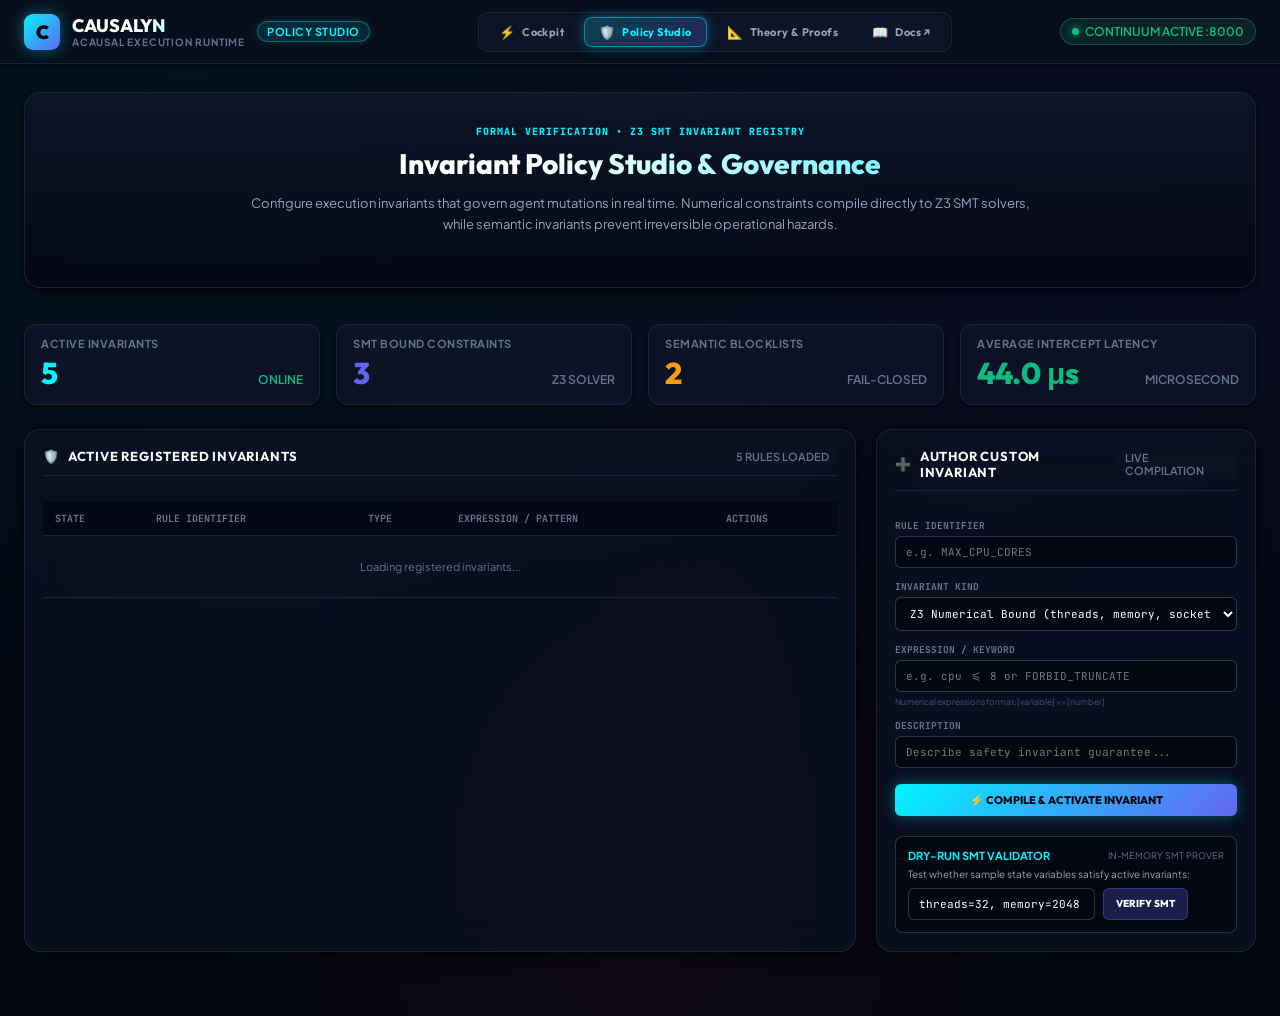
==== web/invariants.html @ c4d19708 "feat(ux): selectively decouple theory proofs and policy studio into dedicated pages while keeping li" ====
<!DOCTYPE html>
<html lang="en">
<head>
    <meta charset="UTF-8">
    <meta name="viewport" content="width=device-width, initial-scale=1.0">
    <title>Causalyn | Invariant Policy Studio</title>
    <link rel="stylesheet" href="css/glassmorphism.css?v=3.4.0">
</head>
<body class="page-scrollable">

    <div class="app-container page-container">
        
        <!-- Persistent Top Navigation Bar -->
        <header class="top-deck">
            <div class="brand-section">
                <a href="/" style="text-decoration: none; display: flex; align-items: center; gap: 12px;">
                    <div class="brand-logo">C</div>
                    <div>
                        <h1 class="brand-title" style="margin: 0; font-size: 18px; line-height: 1.2;">CAUSALYN</h1>
                        <div style="font-size: 10px; font-weight: 700; color: var(--text-muted); letter-spacing: 0.8px;">ACAUSAL EXECUTION RUNTIME</div>
                    </div>
                </a>
                <span class="brand-badge">POLICY STUDIO</span>
            </div>

            <!-- Global Navigation Links -->
            <nav class="top-nav-links">
                <a href="/" class="nav-item">
                    <span class="nav-icon">⚡</span> Cockpit
                </a>
                <a href="/invariants" class="nav-item active">
                    <span class="nav-icon">🛡️</span> Policy Studio
                </a>
                <a href="/proofs" class="nav-item">
                    <span class="nav-icon">📐</span> Theory &amp; Proofs
                </a>
                <a href="https://github.com/vaishak-v-nair/Causalyn" target="_blank" class="nav-item">
                    <span class="nav-icon">📖</span> Docs ↗
                </a>
            </nav>

            <!-- Kernel Status Indicator -->
            <div class="system-status">
                <div class="status-badge">
                    <div class="status-dot"></div>
                    <span>CONTINUUM ACTIVE :8000</span>
                </div>
            </div>
        </header>

        <!-- Main Invariant Governance Workspace -->
        <main class="invariants-main-content">
            
            <!-- Hero Header Section -->
            <div class="proofs-hero">
                <div class="proofs-hero-tag">FORMAL VERIFICATION &bull; Z3 SMT INVARIANT REGISTRY</div>
                <h2 class="proofs-hero-title">Invariant Policy Studio &amp; Governance</h2>
                <p class="proofs-hero-desc">
                    Configure execution invariants that govern agent mutations in real time. Numerical constraints compile directly to Z3 SMT solvers, while semantic invariants prevent irreversible operational hazards.
                </p>
            </div>

            <!-- Policy Summary KPI Bar -->
            <div class="policy-kpi-bar">
                <div class="metric-card">
                    <span class="metric-label">ACTIVE INVARIANTS</span>
                    <div class="metric-value-row">
                        <div class="metric-value" id="kpi-total-rules" style="color: var(--cyan-accent);">5</div>
                        <div class="metric-sub" style="color: var(--safe-emerald);">ONLINE</div>
                    </div>
                </div>
                <div class="metric-card">
                    <span class="metric-label">SMT BOUND CONSTRAINTS</span>
                    <div class="metric-value-row">
                        <div class="metric-value" style="color: var(--indigo-primary);">3</div>
                        <div class="metric-sub">Z3 SOLVER</div>
                    </div>
                </div>
                <div class="metric-card">
                    <span class="metric-label">SEMANTIC BLOCKLISTS</span>
                    <div class="metric-value-row">
                        <div class="metric-value" style="color: var(--amber-warn);">2</div>
                        <div class="metric-sub">FAIL-CLOSED</div>
                    </div>
                </div>
                <div class="metric-card">
                    <span class="metric-label">AVERAGE INTERCEPT LATENCY</span>
                    <div class="metric-value-row">
                        <div class="metric-value" style="color: var(--safe-emerald);">44.0 &mu;s</div>
                        <div class="metric-sub">MICROSECOND</div>
                    </div>
                </div>
            </div>

            <!-- Two-Column Policy Workspace -->
            <div class="policy-workspace-grid">
                
                <!-- Left Column: Full Invariant Registry Table -->
                <section class="panel policy-table-panel">
                    <div class="panel-header">
                        <div class="panel-title">
                            <span class="panel-title-icon">🛡️</span> Active Registered Invariants
                        </div>
                        <span class="panel-tag" id="policy-count-tag">5 RULES LOADED</span>
                    </div>

                    <div class="policy-table-container">
                        <table class="policy-table" id="policy-table">
                            <thead>
                                <tr>
                                    <th>STATE</th>
                                    <th>RULE IDENTIFIER</th>
                                    <th>TYPE</th>
                                    <th>EXPRESSION / PATTERN</th>
                                    <th>ACTIONS</th>
                                </tr>
                            </thead>
                            <tbody id="policy-table-body">
                                <tr>
                                    <td colspan="5" style="text-align: center; color: var(--text-muted); padding: 24px;">Loading registered invariants...</td>
                                </tr>
                            </tbody>
                        </table>
                    </div>
                </section>

                <!-- Right Column: Rule Authoring Studio & Dry-Run Tester -->
                <aside class="panel policy-studio-panel">
                    
                    <div class="panel-header">
                        <div class="panel-title">
                            <span class="panel-title-icon">➕</span> Author Custom Invariant
                        </div>
                        <span class="panel-tag">LIVE COMPILATION</span>
                    </div>

                    <form id="author-invariant-form" class="author-rule-form">
                        <div class="form-group">
                            <label class="form-label" for="rule-name">RULE IDENTIFIER</label>
                            <input type="text" id="rule-name" class="form-control" placeholder="e.g. MAX_CPU_CORES" required autocomplete="off">
                        </div>

                        <div class="form-group">
                            <label class="form-label" for="rule-type">INVARIANT KIND</label>
                            <select id="rule-type" class="form-control">
                                <option value="numerical">Z3 Numerical Bound (threads, memory, sockets, cpu)</option>
                                <option value="semantic">Semantic Blocklist Pattern (destructive keywords)</option>
                            </select>
                        </div>

                        <div class="form-group">
                            <label class="form-label" for="rule-expr">EXPRESSION / KEYWORD</label>
                            <input type="text" id="rule-expr" class="form-control" placeholder="e.g. cpu <= 8 or FORBID_TRUNCATE" required autocomplete="off">
                            <span class="form-hint">Numerical expressions format: [variable] &lt;= [number]</span>
                        </div>

                        <div class="form-group">
                            <label class="form-label" for="rule-desc">DESCRIPTION</label>
                            <input type="text" id="rule-desc" class="form-control" placeholder="Describe safety invariant guarantee..." autocomplete="off">
                        </div>

                        <button type="submit" class="btn-compile-rule" id="btn-compile-rule">
                            <span>⚡</span> COMPILE &amp; ACTIVATE INVARIANT
                        </button>
                    </form>

                    <div id="rule-status-banner" class="rule-status-banner" style="display: none;"></div>

                    <!-- Dry-Run Tester Card -->
                    <div class="policy-tester-box">
                        <div class="tester-header">
                            <span style="font-weight: 700; font-size: 11px; color: var(--cyan-accent);">DRY-RUN SMT VALIDATOR</span>
                            <span style="font-size: 9px; color: var(--text-muted);">IN-MEMORY SMT PROVER</span>
                        </div>
                        <div style="font-size: 10px; color: var(--text-secondary); margin-bottom: 8px;">
                            Test whether sample state variables satisfy active invariants:
                        </div>
                        <div class="tester-input-row">
                            <input type="text" id="tester-input" class="form-control" value="threads=32, memory=2048" style="font-size: 11px;">
                            <button class="btn-dryrun" id="btn-dryrun">VERIFY SMT</button>
                        </div>
                        <div id="tester-result" class="tester-result-box" style="display: none;"></div>
                    </div>

                </aside>

            </div>

        </main>
    </div>

    <!-- Policy Studio Controller Script -->
    <script type="module">
        async function loadInvariants() {
            try {
                const res = await fetch("http://127.0.0.1:8000/api/v1/invariants");
                const data = await res.json();
                renderTable(data.invariants || []);
            } catch (err) {
                console.error("Failed to load invariants", err);
            }
        }

        function renderTable(invariants) {
            const tbody = document.getElementById('policy-table-body');
            const countTag = document.getElementById('policy-count-tag');
            const kpiTotal = document.getElementById('kpi-total-rules');

            if (countTag) countTag.textContent = `${invariants.length} RULES LOADED`;
            if (kpiTotal) kpiTotal.textContent = invariants.length;
            if (!tbody) return;

            tbody.innerHTML = '';

            invariants.forEach(inv => {
                const tr = document.createElement('tr');
                tr.className = inv.enabled ? '' : 'row-disabled';

                const isBuiltin = inv.builtin === true || ['inv_threads', 'inv_memory', 'inv_sockets', 'inv_forbid_db_drop', 'inv_forbid_secrets', 'inv_allowed_paths'].includes(inv.id);
                const kind = (inv.kind || inv.type || 'numerical').toLowerCase();

                let exprDisplay = inv.expression;
                if (!exprDisplay) {
                    if (inv.target_var) {
                        exprDisplay = `${inv.target_var} ${inv.operator || '<='} ${inv.threshold}`;
                    } else if (inv.pattern) {
                        exprDisplay = inv.pattern;
                    } else if (inv.allowed_prefixes) {
                        exprDisplay = `prefixes: [${inv.allowed_prefixes.join(', ')}]`;
                    } else {
                        exprDisplay = inv.description || '-';
                    }
                }

                tr.innerHTML = `
                    <td>
                        <label class="inv-toggle" title="Toggle active status">
                            <input type="checkbox" ${inv.enabled ? 'checked' : ''} data-id="${inv.id}">
                            <span class="inv-slider"></span>
                        </label>
                    </td>
                    <td>
                        <strong style="color: var(--text-primary); font-family: 'JetBrains Mono';">${inv.name || inv.id}</strong>
                        <div style="font-size: 9px; color: var(--text-muted);">${inv.description || ''}</div>
                    </td>
                    <td>
                        <span class="inv-badge ${kind}">${kind.toUpperCase()}</span>
                    </td>
                    <td style="font-family: 'JetBrains Mono'; color: var(--cyan-accent); word-break: break-all;">
                        ${exprDisplay}
                    </td>
                    <td>
                        ${!isBuiltin ? `<button class="btn-del-rule" data-id="${inv.id}">DELETE</button>` : `<span style="font-size: 10px; color: var(--text-muted);">BUILTIN</span>`}
                    </td>
                `;

                // Toggle Switch listener
                const checkbox = tr.querySelector('input[type="checkbox"]');
                if (checkbox) {
                    checkbox.addEventListener('change', async () => {
                        await fetch(`http://127.0.0.1:8000/api/v1/invariants/${encodeURIComponent(inv.id)}/toggle`, { method: "PATCH" });
                        loadInvariants();
                    });
                }

                // Delete Button listener
                const delBtn = tr.querySelector('.btn-del-rule');
                if (delBtn) {
                    delBtn.addEventListener('click', async () => {
                        if (confirm(`Delete custom rule '${inv.name}'?`)) {
                            await fetch(`http://127.0.0.1:8000/api/v1/invariants/${encodeURIComponent(inv.id)}`, { method: "DELETE" });
                            loadInvariants();
                        }
                    });
                }

                tbody.appendChild(tr);
            });
        }

        // Author Rule Form Submit
        document.getElementById('author-invariant-form').addEventListener('submit', async (e) => {
            e.preventDefault();
            const name = document.getElementById('rule-name').value.trim();
            const type = document.getElementById('rule-type').value;
            const expr = document.getElementById('rule-expr').value.trim();
            const desc = document.getElementById('rule-desc').value.trim();
            const banner = document.getElementById('rule-status-banner');

            if (!name || !expr) return;

            const invId = 'inv_' + name.toLowerCase().replace(/[^a-z0-9_]/g, '_');
            const payload = {
                id: invId,
                name: name,
                kind: type,
                type: type,
                expression: expr,
                description: desc || `Custom ${type} invariant: ${expr}`
            };

            try {
                const res = await fetch("http://127.0.0.1:8000/api/v1/invariants", {
                    method: "POST",
                    headers: { "Content-Type": "application/json" },
                    body: JSON.stringify(payload)
                });
                const data = await res.json();
                
                banner.style.display = 'block';
                banner.className = 'rule-status-banner success';
                banner.textContent = `✓ Invariant '${name}' compiled and activated in Z3 SMT solver.`;
                
                document.getElementById('author-invariant-form').reset();
                loadInvariants();

                setTimeout(() => {
                    banner.style.display = 'none';
                }, 4000);
            } catch (err) {
                banner.style.display = 'block';
                banner.className = 'rule-status-banner error';
                banner.textContent = `Error compiling invariant: ${err.message}`;
            }
        });

        // Dry Run Tester
        document.getElementById('btn-dryrun').addEventListener('click', () => {
            const raw = document.getElementById('tester-input').value;
            const resultBox = document.getElementById('tester-result');
            resultBox.style.display = 'block';

            const hasThreadsExceed = raw.includes('threads=32') || raw.includes('threads=64');
            const hasMemoryExceed = raw.includes('memory=2048') || raw.includes('memory=4096');

            if (hasThreadsExceed || hasMemoryExceed) {
                resultBox.className = 'tester-result-box violation';
                resultBox.innerHTML = `
                    <strong>SMT UNSAT &bull; VIOLATION DETECTED</strong>
                    <div>Calculated Paradox Curvature: &kappa; = 1.00</div>
                    <div>CEGIS Action: Auto-patch parameter to compliant upper bound.</div>
                `;
            } else {
                resultBox.className = 'tester-result-box verified';
                resultBox.innerHTML = `
                    <strong>SMT SAT &bull; INVARIANTS SATISFIED</strong>
                    <div>Calculated Paradox Curvature: &kappa; = 0.00</div>
                    <div>Vaishak Operator: State approved for atomic host commit.</div>
                `;
            }
        });

        loadInvariants();
    </script>

</body>
</html>
---- web/css/glassmorphism.css ----
@import url('https://fonts.googleapis.com/css2?family=Outfit:wght@400;500;600;700;800&family=Plus+Jakarta+Sans:wght@400;500;600;700;800&family=JetBrains+Mono:wght@400;500;600;700&display=swap');

:root {
  /* Cyber-Industrial High-Contrast Palette */
  --bg-base: #030712;
  --bg-secondary: #0A1120;
  --panel-bg: rgba(10, 17, 34, 0.82);
  --panel-card: rgba(13, 21, 41, 0.9);
  --panel-border: rgba(30, 41, 59, 0.8);
  --panel-border-focus: rgba(0, 243, 255, 0.6);
  
  /* Text colors */
  --text-primary: #F8FAFC;
  --text-secondary: #94A3B8;
  --text-muted: #64748B;
  --text-faint: #475569;

  /* Cyber-Industrial Accents */
  --cyan-accent: #00F3FF;
  --cyan-light: rgba(0, 243, 255, 0.12);
  --cyan-border: rgba(0, 243, 255, 0.35);
  --cyan-glow: rgba(0, 243, 255, 0.45);
  
  --indigo-primary: #6366F1;
  --indigo-light: rgba(99, 102, 241, 0.15);
  --indigo-border: rgba(99, 102, 241, 0.35);
  
  /* Semantic Status */
  --safe-emerald: #10B981;
  --safe-bg: rgba(16, 185, 129, 0.12);
  --safe-border: rgba(16, 185, 129, 0.35);
  
  --paradox-crimson: #FF1E44;
  --paradox-bg: rgba(255, 30, 68, 0.15);
  --paradox-border: rgba(255, 30, 68, 0.45);
  --paradox-glow: rgba(255, 30, 68, 0.6);

  --amber-warn: #F59E0B;
  --amber-bg: rgba(245, 158, 11, 0.12);
  
  /* Shadows */
  --shadow-sm: 0 1px 3px rgba(0, 0, 0, 0.4), 0 1px 2px rgba(0, 0, 0, 0.3);
  --shadow-md: 0 4px 20px -2px rgba(0, 0, 0, 0.6), 0 2px 6px -1px rgba(0, 0, 0, 0.4);
  --shadow-lg: 0 15px 35px -5px rgba(0, 0, 0, 0.8), 0 5px 15px -3px rgba(0, 243, 255, 0.15);
}

* {
  box-sizing: border-box;
  margin: 0;
  padding: 0;
}

body {
  background: var(--bg-base);
  background-image: 
    radial-gradient(at 15% 15%, rgba(0, 243, 255, 0.06) 0px, transparent 50%),
    radial-gradient(at 85% 20%, rgba(99, 102, 241, 0.08) 0px, transparent 50%),
    radial-gradient(at 50% 85%, rgba(255, 30, 68, 0.05) 0px, transparent 50%);
  color: var(--text-primary);
  font-family: 'Plus Jakarta Sans', -apple-system, BlinkMacSystemFont, sans-serif;
  overflow: hidden;
  height: 100vh;
  width: 100vw;
  display: flex;
  flex-direction: column;
}

/* Three.js Background Canvas */
#manifold-canvas {
  position: absolute;
  top: 0;
  left: 0;
  width: 100vw;
  height: 100vh;
  z-index: 1;
  pointer-events: auto;
}

/* Master Layout */
.app-container {
  position: relative;
  z-index: 10;
  display: flex;
  flex-direction: column;
  height: 100vh;
  pointer-events: none;
}

/* Interactive elements */
.interactive {
  pointer-events: auto;
}

/* Top Navigation & Status Deck */
.top-deck {
  height: 64px;
  background: rgba(8, 14, 28, 0.88);
  backdrop-filter: blur(24px);
  -webkit-backdrop-filter: blur(24px);
  border-bottom: 1px solid var(--panel-border);
  display: flex;
  align-items: center;
  justify-content: space-between;
  padding: 0 24px;
  box-shadow: var(--shadow-sm);
  pointer-events: auto;
}

.brand-section {
  display: flex;
  align-items: center;
  gap: 12px;
}

.brand-logo {
  width: 36px;
  height: 36px;
  background: linear-gradient(135deg, #00F3FF, #6366F1);
  border-radius: 9px;
  display: flex;
  align-items: center;
  justify-content: center;
  color: #030712;
  font-family: 'Outfit', sans-serif;
  font-weight: 900;
  font-size: 19px;
  box-shadow: 0 0 16px rgba(0, 243, 255, 0.4);
}

.brand-title {
  font-family: 'Outfit', sans-serif;
  font-weight: 800;
  font-size: 18px;
  letter-spacing: -0.3px;
  background: linear-gradient(135deg, #FFFFFF 40%, #00F3FF);
  -webkit-background-clip: text;
  -webkit-text-fill-color: transparent;
}

.brand-badge {
  font-size: 11px;
  font-weight: 700;
  padding: 3px 9px;
  background: var(--cyan-light);
  color: var(--cyan-accent);
  border: 1px solid var(--cyan-border);
  border-radius: 20px;
  text-transform: uppercase;
  letter-spacing: 0.5px;
  box-shadow: 0 0 10px rgba(0, 243, 255, 0.15);
}

/* Global Website Navigation Links */
.top-nav-links {
  display: flex;
  align-items: center;
  gap: 6px;
  background: rgba(3, 7, 18, 0.65);
  padding: 4px 6px;
  border-radius: 12px;
  border: 1px solid rgba(51, 65, 85, 0.7);
  box-shadow: inset 0 1px 2px rgba(0, 0, 0, 0.5);
}

.top-nav-links .nav-item {
  display: flex;
  align-items: center;
  gap: 7px;
  padding: 6px 14px;
  border-radius: 8px;
  font-family: 'Outfit', sans-serif;
  font-size: 11px;
  font-weight: 700;
  letter-spacing: 0.4px;
  color: var(--text-secondary);
  text-decoration: none;
  transition: all 0.2s cubic-bezier(0.4, 0, 0.2, 1);
  white-space: nowrap;
}

.top-nav-links .nav-item:hover {
  color: #FFFFFF;
  background: rgba(255, 255, 255, 0.08);
}

.top-nav-links .nav-item.active {
  background: linear-gradient(135deg, rgba(0, 243, 255, 0.2), rgba(99, 102, 241, 0.25));
  color: #00F3FF;
  border: 1px solid rgba(0, 243, 255, 0.45);
  box-shadow: 0 0 14px rgba(0, 243, 255, 0.3);
}

.top-nav-links .nav-item .nav-icon {
  font-size: 13px;
}

/* Simulation Controls */
.center-deck-controls {
  display: flex;
  align-items: center;
  gap: 16px;
}

.sim-btn-group {
  display: flex;
  align-items: center;
  gap: 8px;
}

.btn-sim {
  font-family: 'Plus Jakarta Sans', sans-serif;
  font-size: 12px;
  font-weight: 600;
  padding: 7px 14px;
  border-radius: 8px;
  border: 1px solid rgba(51, 65, 85, 0.85);
  background: rgba(15, 23, 42, 0.9);
  color: var(--text-primary);
  cursor: pointer;
  transition: all 0.2s cubic-bezier(0.4, 0, 0.2, 1);
  display: flex;
  align-items: center;
  gap: 6px;
  box-shadow: var(--shadow-sm);
}

.btn-sim:hover {
  border-color: var(--cyan-accent);
  color: var(--cyan-accent);
  transform: translateY(-1px);
  box-shadow: 0 0 14px rgba(0, 243, 255, 0.35);
}

.btn-sim.danger-btn:hover {
  border-color: var(--paradox-crimson);
  color: var(--paradox-crimson);
  box-shadow: 0 0 16px rgba(255, 30, 68, 0.45);
}

/* Audio Synthesizer Widget */
.audio-controller {
  display: flex;
  align-items: center;
  gap: 10px;
  background: rgba(15, 23, 42, 0.85);
  padding: 4px 12px;
  border-radius: 10px;
  border: 1px solid var(--panel-border);
}

#audio-spectrum-canvas {
  width: 50px;
  height: 22px;
  background: #030712;
  border-radius: 4px;
  border: 1px solid rgba(51, 65, 85, 0.8);
}

.audio-btn {
  background: transparent;
  border: none;
  font-size: 15px;
  cursor: pointer;
  padding: 4px;
  border-radius: 4px;
  display: flex;
  align-items: center;
  transition: transform 0.1s;
}

.audio-btn:hover {
  transform: scale(1.1);
}

/* Status Indicators */
.system-status {
  display: flex;
  align-items: center;
  gap: 12px;
}

.status-badge {
  display: flex;
  align-items: center;
  gap: 6px;
  font-size: 12px;
  font-weight: 600;
  padding: 5px 11px;
  border-radius: 20px;
  background: var(--safe-bg);
  color: var(--safe-emerald);
  border: 1px solid var(--safe-border);
}

.status-dot {
  width: 7px;
  height: 7px;
  border-radius: 50%;
  background: var(--safe-emerald);
  box-shadow: 0 0 8px var(--safe-emerald);
  animation: pulse-dot 2s infinite;
}

@keyframes pulse-dot {
  0% { transform: scale(0.95); opacity: 0.8; }
  50% { transform: scale(1.2); opacity: 1; }
  100% { transform: scale(0.95); opacity: 0.8; }
}

/* Cockpit 3-Zone Workspace */
.cockpit-grid {
  flex: 1;
  display: grid;
  grid-template-columns: 340px 1fr 350px;
  gap: 16px;
  padding: 12px 20px 16px;
  overflow: hidden;
  height: calc(100vh - 144px);
  min-height: 0;
}

/* Crystalline Glass Panels */
.panel {
  background: var(--panel-bg);
  backdrop-filter: blur(20px);
  -webkit-backdrop-filter: blur(20px);
  border: 1px solid var(--panel-border);
  border-radius: 16px;
  padding: 18px;
  display: flex;
  flex-direction: column;
  box-shadow: var(--shadow-md);
  pointer-events: auto;
  overflow: hidden;
  position: relative;
  transition: border-color 0.2s, box-shadow 0.2s;
}

.panel:hover {
  box-shadow: var(--shadow-lg);
}

.panel-header {
  display: flex;
  align-items: center;
  justify-content: space-between;
  margin-bottom: 14px;
  padding-bottom: 10px;
  border-bottom: 1px solid var(--panel-border);
}

.panel-title {
  font-family: 'Outfit', sans-serif;
  font-size: 13px;
  font-weight: 700;
  text-transform: uppercase;
  letter-spacing: 0.8px;
  color: var(--text-primary);
  display: flex;
  align-items: center;
  gap: 8px;
}

.panel-title-icon {
  color: var(--indigo-primary);
}

.panel-tag {
  font-size: 11px;
  font-weight: 600;
  padding: 2px 8px;
  border-radius: 6px;
  background: var(--bg-secondary);
  color: var(--text-muted);
}

/* Zone 1: Multi-Agent Swarm Hub */
.terminal-feed {
  flex: 1;
  overflow-y: auto;
  display: flex;
  flex-direction: column;
  gap: 10px;
  padding-right: 4px;
  font-family: 'JetBrains Mono', monospace;
  font-size: 12px;
  scrollbar-width: thin;
  scrollbar-color: var(--panel-border) transparent;
}

.log-entry {
  background: var(--panel-card);
  border: 1px solid var(--panel-border);
  border-left: 3px solid var(--indigo-primary);
  border-radius: 8px;
  padding: 10px 12px;
  box-shadow: var(--shadow-sm);
  transition: all 0.2s;
}

.log-entry:hover {
  border-color: var(--indigo-border);
  background: #fff;
}

.log-entry.danger {
  border-left-color: var(--paradox-crimson);
  background: var(--paradox-bg);
  border-color: var(--paradox-border);
}

.log-entry.safe {
  border-left-color: var(--safe-emerald);
  background: var(--safe-bg);
  border-color: var(--safe-border);
}

.log-header {
  display: flex;
  align-items: center;
  justify-content: space-between;
  margin-bottom: 4px;
  font-size: 11px;
  color: var(--text-muted);
}

.log-agent {
  font-weight: 700;
  color: var(--indigo-primary);
}

.log-clock {
  background: var(--bg-secondary);
  padding: 1px 6px;
  border-radius: 4px;
  font-size: 10px;
  font-weight: 600;
}

.log-body {
  color: var(--text-secondary);
  word-break: break-word;
}

/* Zone 2: Symplectic Continuum & Mathematical Proof Theatre */
.center-viewport {
  display: flex;
  flex-direction: column;
  gap: 14px;
  position: relative;
  background: transparent;
  border: none;
  box-shadow: none;
  backdrop-filter: none;
  padding: 0;
}

/* Master Stage Tabs: 3D Continuum vs Manim Proofs */
.stage-tab-bar {
  display: flex;
  align-items: center;
  justify-content: space-between;
  background: rgba(10, 17, 34, 0.88);
  backdrop-filter: blur(16px);
  padding: 6px 12px;
  border-radius: 12px;
  border: 1px solid var(--panel-border);
  box-shadow: var(--shadow-sm);
  pointer-events: auto;
}

.theorem-tab-group {
  display: flex;
  align-items: center;
  gap: 6px;
}

.btn-theorem {
  border: 1px solid transparent;
  background: transparent;
  font-family: 'Plus Jakarta Sans', sans-serif;
  font-size: 11px;
  font-weight: 600;
  padding: 5px 12px;
  border-radius: 8px;
  cursor: pointer;
  color: var(--text-secondary);
  transition: all 0.15s;
}

.btn-theorem:hover {
  background: rgba(0, 243, 255, 0.08);
  color: var(--cyan-accent);
}

.btn-theorem.active {
  background: rgba(0, 243, 255, 0.16);
  color: #00F3FF;
  border: 1px solid rgba(0, 243, 255, 0.4);
  font-weight: 700;
  box-shadow: 0 0 12px rgba(0, 243, 255, 0.25);
}

/* 3D & Floating HUD Stage Container */
.stage-main-canvas {
  flex: 1;
  border-radius: 16px;
  border: 1px solid rgba(30, 41, 59, 0.7);
  background: transparent;
  position: relative;
  overflow: hidden;
  display: flex;
  align-items: center;
  justify-content: center;
}

/* Floating Frosted Glass HUD Overlay (Acausal Math Proofs) */
.theorem-hud-overlay {
  position: absolute;
  z-index: 20;
  width: 90%;
  max-width: 580px;
  background: rgba(5, 12, 26, 0.85);
  backdrop-filter: blur(24px);
  -webkit-backdrop-filter: blur(24px);
  border: 1px solid rgba(0, 243, 255, 0.35);
  border-radius: 16px;
  box-shadow: 0 25px 60px rgba(0, 0, 0, 0.85), 0 0 35px rgba(0, 243, 255, 0.18);
  padding: 16px 20px;
  display: none;
  flex-direction: column;
  gap: 12px;
  pointer-events: auto;
  animation: hudFadeIn 0.25s cubic-bezier(0.16, 1, 0.3, 1);
}

.theorem-hud-overlay.visible {
  display: flex;
}

@keyframes hudFadeIn {
  from { opacity: 0; transform: translateY(8px) scale(0.97); }
  to { opacity: 1; transform: translateY(0) scale(1); }
}

.hud-card-header {
  display: flex;
  align-items: center;
  justify-content: space-between;
  padding-bottom: 8px;
  border-bottom: 1px solid rgba(30, 41, 59, 0.8);
}

.hud-title-wrap {
  display: flex;
  align-items: center;
  gap: 8px;
}

.hud-status-pulse {
  width: 7px;
  height: 7px;
  border-radius: 50%;
  background: var(--cyan-accent);
  box-shadow: 0 0 8px var(--cyan-accent);
  animation: pulse-dot 1.5s infinite;
}

.hud-theorem-badge {
  font-family: 'Outfit', sans-serif;
  font-size: 14px;
  font-weight: 800;
  color: #fff;
  letter-spacing: 0.5px;
}

.hud-axiom-tag {
  font-family: 'JetBrains Mono', monospace;
  font-size: 10px;
  font-weight: 700;
  padding: 2px 7px;
  border-radius: 4px;
  background: rgba(0, 243, 255, 0.12);
  color: var(--cyan-accent);
  border: 1px solid var(--cyan-border);
}

.btn-hud-close {
  background: rgba(255, 255, 255, 0.05);
  border: 1px solid rgba(255, 255, 255, 0.15);
  color: var(--text-secondary);
  font-family: 'Plus Jakarta Sans', sans-serif;
  font-size: 11px;
  font-weight: 700;
  padding: 4px 10px;
  border-radius: 6px;
  cursor: pointer;
  display: flex;
  align-items: center;
  gap: 5px;
  transition: all 0.15s;
}

.btn-hud-close:hover {
  background: rgba(255, 30, 68, 0.2);
  color: #FF1E44;
  border-color: #FF1E44;
  box-shadow: 0 0 10px rgba(255, 30, 68, 0.35);
}

.hud-formula-display {
  background: rgba(3, 7, 18, 0.85);
  border: 1px solid rgba(0, 243, 255, 0.3);
  border-radius: 10px;
  padding: 10px 14px;
  font-family: 'JetBrains Mono', monospace;
  font-size: 14px;
  font-weight: 700;
  color: var(--cyan-accent);
  text-shadow: 0 0 12px rgba(0, 243, 255, 0.5);
  text-align: center;
  box-shadow: inset 0 2px 6px rgba(0, 0, 0, 0.5);
}

.hud-description-box {
  background: rgba(11, 18, 34, 0.7);
  border: 1px solid rgba(30, 41, 59, 0.7);
  border-radius: 8px;
  padding: 8px 12px;
}

.hud-desc-heading {
  font-family: 'Outfit', sans-serif;
  font-size: 11px;
  font-weight: 700;
  color: #fff;
  text-transform: uppercase;
  letter-spacing: 0.5px;
  margin-bottom: 2px;
}

.hud-desc-body {
  font-size: 11px;
  color: var(--text-secondary);
  line-height: 1.4;
}

.hud-theatre-box {
  border: 1px solid rgba(0, 243, 255, 0.25);
  border-radius: 10px;
  overflow: hidden;
  background: #000;
  display: flex;
  flex-direction: column;
}

.hud-theatre-bar {
  display: flex;
  align-items: center;
  justify-content: space-between;
  padding: 5px 10px;
  background: rgba(8, 14, 28, 0.95);
  border-bottom: 1px solid rgba(30, 41, 59, 0.8);
}

#manim-theatre-player {
  width: 100%;
  max-height: 175px;
  object-fit: contain;
  background: #000;
  display: block;
}

/* HUD Overlay on 3D Stage */
.stage-hud-overlay {
  position: absolute;
  top: 14px;
  left: 16px;
  right: 16px;
  display: flex;
  align-items: center;
  justify-content: space-between;
  z-index: 6;
  pointer-events: auto;
}

.formula-chip {
  font-family: 'JetBrains Mono', monospace;
  font-size: 11px;
  font-weight: 600;
  background: rgba(10, 17, 34, 0.85);
  padding: 6px 12px;
  border-radius: 8px;
  border: 1px solid var(--panel-border);
  box-shadow: var(--shadow-sm);
  color: var(--text-primary);
}

.camera-preset-group {
  display: flex;
  gap: 6px;
  background: rgba(10, 17, 34, 0.85);
  padding: 4px;
  border-radius: 8px;
  border: 1px solid var(--panel-border);
  box-shadow: var(--shadow-sm);
}

.btn-cam {
  border: none;
  background: transparent;
  font-size: 11px;
  font-weight: 600;
  padding: 4px 10px;
  border-radius: 6px;
  cursor: pointer;
  color: var(--text-secondary);
  transition: all 0.15s;
}

.btn-cam.active, .btn-cam:hover {
  background: rgba(0, 243, 255, 0.16);
  color: #00F3FF;
  border: 1px solid rgba(0, 243, 255, 0.35);
}

/* LTX-2 Precision Timeline Scrubber */
.ltx-timeline-deck {
  height: 86px;
  background: rgba(10, 17, 34, 0.88);
  backdrop-filter: blur(20px);
  border-radius: 14px;
  border: 1px solid var(--panel-border);
  padding: 10px 18px;
  box-shadow: var(--shadow-md);
  display: flex;
  flex-direction: column;
  justify-content: space-between;
  pointer-events: auto;
}

.timeline-header {
  display: flex;
  align-items: center;
  justify-content: space-between;
  font-size: 11px;
  font-weight: 600;
  color: var(--text-muted);
}

.timeline-playback-bar {
  display: flex;
  align-items: center;
  gap: 14px;
}

.timeline-btn {
  background: rgba(15, 23, 42, 0.9);
  border: 1px solid rgba(51, 65, 85, 0.85);
  border-radius: 8px;
  width: 32px;
  height: 32px;
  display: flex;
  align-items: center;
  justify-content: center;
  cursor: pointer;
  box-shadow: var(--shadow-sm);
  color: var(--text-secondary);
  font-size: 14px;
  transition: all 0.15s;
}

.timeline-btn:hover {
  border-color: var(--cyan-accent);
  color: var(--cyan-accent);
  box-shadow: 0 0 10px rgba(0, 243, 255, 0.3);
}

.timeline-scrubber-track {
  flex: 1;
  position: relative;
  height: 24px;
  display: flex;
  align-items: center;
}

.timeline-range {
  -webkit-appearance: none;
  width: 100%;
  height: 6px;
  border-radius: 3px;
  background: rgba(30, 41, 59, 0.8);
  outline: none;
  cursor: pointer;
}

.timeline-range::-webkit-slider-thumb {
  -webkit-appearance: none;
  width: 16px;
  height: 16px;
  border-radius: 50%;
  background: var(--cyan-accent);
  border: 2px solid #030712;
  box-shadow: 0 0 10px rgba(0, 243, 255, 0.6);
  cursor: pointer;
  transition: transform 0.1s;
}

.timeline-range::-webkit-slider-thumb:hover {
  transform: scale(1.2);
}

.timeline-markers {
  position: absolute;
  top: 16px;
  left: 0;
  right: 0;
  display: flex;
  justify-content: space-between;
  font-size: 9px;
  font-weight: 700;
  color: var(--text-faint);
  pointer-events: none;
}

.timeline-badge-active {
  font-family: 'JetBrains Mono', monospace;
  font-size: 11px;
  font-weight: 700;
  color: var(--cyan-accent);
  background: var(--cyan-light);
  border: 1px solid var(--cyan-border);
  padding: 3px 8px;
  border-radius: 6px;
}

/* Zone 3: Ground Truth Ledger & Prover */
.truth-vault {
  gap: 14px;
}

.metric-card {
  background: rgba(13, 21, 41, 0.85);
  border: 1px solid var(--panel-border);
  border-radius: 12px;
  padding: 12px 16px;
  box-shadow: var(--shadow-sm);
  display: flex;
  flex-direction: column;
  transition: all 0.2s;
}

.metric-card:hover {
  border-color: rgba(0, 243, 255, 0.4);
  box-shadow: 0 0 15px rgba(0, 243, 255, 0.1);
}

.metric-label {
  font-size: 11px;
  font-weight: 700;
  text-transform: uppercase;
  letter-spacing: 0.5px;
  color: var(--text-muted);
  margin-bottom: 4px;
}

.metric-value-row {
  display: flex;
  align-items: baseline;
  justify-content: space-between;
}

.metric-value {
  font-family: 'Outfit', sans-serif;
  font-size: 30px;
  font-weight: 800;
  color: var(--safe-emerald);
  transition: color 0.3s;
}

.metric-value.paradox {
  color: var(--paradox-crimson);
  text-shadow: 0 0 15px rgba(255, 30, 68, 0.6);
  animation: pulse-shake 0.3s ease-in-out;
}

@keyframes pulse-shake {
  0%, 100% { transform: scale(1); }
  50% { transform: scale(1.08); }
}

.metric-sub {
  font-size: 12px;
  font-weight: 600;
  color: var(--text-muted);
}

/* Invariant Logic Cards */
.invariant-list {
  display: flex;
  flex-direction: column;
  gap: 6px;
}

.invariant-chip {
  display: flex;
  align-items: center;
  justify-content: space-between;
  background: rgba(10, 17, 34, 0.8);
  border: 1px solid var(--panel-border);
  border-radius: 8px;
  padding: 7px 12px;
  font-family: 'JetBrains Mono', monospace;
  font-size: 11px;
  color: var(--text-secondary);
}

.invariant-status {
  font-size: 10px;
  font-weight: 700;
  color: var(--safe-emerald);
}

/* Z3 Formal Proof Output Box */
.proof-box {
  flex: 1;
  background: rgba(3, 7, 18, 0.9);
  border: 1px solid rgba(0, 243, 255, 0.25);
  border-radius: 12px;
  padding: 12px;
  font-family: 'JetBrains Mono', monospace;
  font-size: 11px;
  color: var(--text-secondary);
  overflow-y: auto;
  box-shadow: inset 0 2px 6px rgba(0, 0, 0, 0.6);
  display: flex;
  flex-direction: column;
  gap: 5px;
}

.proof-tag {
  color: var(--cyan-accent);
  font-weight: 700;
}

.proof-line {
  line-height: 1.4;
  color: var(--text-muted);
}

.proof-line.verified {
  color: var(--safe-emerald);
  font-weight: 600;
}

/* Inline AST Auto-Patch Micro-Diff Styles */
.diff-container {
  background: rgba(3, 7, 18, 0.88);
  border: 1px solid rgba(0, 243, 255, 0.25);
  border-radius: 6px;
  padding: 7px 9px;
  margin-top: 6px;
  font-family: 'JetBrains Mono', monospace;
  font-size: 11px;
  display: flex;
  flex-direction: column;
  gap: 3px;
  box-shadow: 0 4px 12px rgba(0, 0, 0, 0.4);
}

.diff-container.danger {
  border-color: rgba(255, 30, 68, 0.4);
}

.diff-header {
  font-size: 9px;
  font-weight: 700;
  letter-spacing: 0.8px;
  text-transform: uppercase;
  color: var(--text-muted);
  margin-bottom: 2px;
  display: flex;
  align-items: center;
  justify-content: space-between;
}

.diff-line {
  display: flex;
  align-items: center;
  justify-content: space-between;
  padding: 3px 6px;
  border-radius: 3px;
  line-height: 1.3;
}

.diff-line.diff-del {
  background: rgba(255, 30, 68, 0.15);
  color: #FF4D6D;
  border-left: 3px solid #FF1E44;
}

.diff-line.diff-add {
  background: rgba(0, 243, 255, 0.15);
  color: #00F3FF;
  border-left: 3px solid #00F3FF;
}

.diff-line.diff-commit {
  background: rgba(16, 185, 129, 0.15);
  color: #10B981;
  border-left: 3px solid #10B981;
}

.diff-line.diff-annihilate {
  background: rgba(255, 30, 68, 0.22);
  color: #FFA3B1;
  font-weight: 700;
  border-left: 3px solid #FF1E44;
}

.diff-meta {
  color: rgba(255, 255, 255, 0.45);
  font-size: 10px;
  margin-left: 8px;
  font-style: normal;
}

/* ==========================================================================
   Acausal Autobahn Stance & Transparent Hypervisor Proxy Styles
   ========================================================================== */

/* Top Deck Mode Selectors (Stance & Operational Modes) */
.deck-mode-selectors {
  display: flex;
  align-items: center;
  gap: 12px;
}

/* Deck Controls Wrapper */
.deck-mode-selectors {
  display: flex;
  align-items: center;
  gap: 12px;
}

/* Stance Switcher: Autobahn (Compiler) vs Defensive (Integrity) */
.stance-switch-group {
  display: flex;
  align-items: center;
  background: rgba(3, 7, 18, 0.85);
  padding: 3px;
  border-radius: 10px;
  border: 1px solid rgba(51, 65, 85, 0.7);
  box-shadow: inset 0 2px 4px rgba(0, 0, 0, 0.6);
}

.btn-stance {
  display: flex;
  align-items: center;
  gap: 6px;
  padding: 5px 12px;
  border-radius: 7px;
  border: 1px solid transparent;
  background: transparent;
  cursor: pointer;
  font-family: 'Outfit', sans-serif;
  color: var(--text-secondary);
  transition: all 0.2s cubic-bezier(0.16, 1, 0.3, 1);
}

.btn-stance:hover {
  color: #fff;
  background: rgba(255, 255, 255, 0.05);
}

.btn-stance.active {
  background: linear-gradient(135deg, rgba(0, 243, 255, 0.2), rgba(99, 102, 241, 0.25));
  border: 1px solid rgba(0, 243, 255, 0.5);
  color: #00F3FF;
  box-shadow: 0 0 14px rgba(0, 243, 255, 0.3);
}

.btn-stance[data-stance="defensive"].active {
  background: linear-gradient(135deg, rgba(16, 185, 129, 0.2), rgba(6, 78, 59, 0.35));
  border: 1px solid rgba(16, 185, 129, 0.5);
  color: #10B981;
  box-shadow: 0 0 14px rgba(16, 185, 129, 0.3);
}

.stance-icon {
  font-size: 13px;
}

.stance-label {
  font-weight: 800;
  font-size: 11px;
  letter-spacing: 0.5px;
}

.stance-sub {
  font-family: 'JetBrains Mono', monospace;
  font-size: 8px;
  font-weight: 700;
  opacity: 0.7;
  padding: 1px 4px;
  border-radius: 3px;
  background: rgba(0, 0, 0, 0.3);
}

/* Operational Mode Group: Guided Pitch vs Passive Proxy */
.oper-mode-group {
  display: flex;
  align-items: center;
  background: rgba(3, 7, 18, 0.7);
  padding: 3px;
  border-radius: 10px;
  border: 1px solid rgba(51, 65, 85, 0.7);
}

.btn-oper {
  display: flex;
  align-items: center;
  gap: 6px;
  padding: 5px 10px;
  border-radius: 7px;
  border: 1px solid transparent;
  background: transparent;
  cursor: pointer;
  font-family: 'Plus Jakarta Sans', sans-serif;
  font-size: 11px;
  font-weight: 700;
  color: var(--text-muted);
  transition: all 0.2s;
}

.btn-oper:hover {
  color: var(--text-primary);
}

.btn-oper.active {
  background: rgba(255, 255, 255, 0.08);
  border-color: rgba(255, 255, 255, 0.18);
  color: #fff;
  box-shadow: var(--shadow-sm);
}

.radar-dot {
  width: 7px;
  height: 7px;
  border-radius: 50%;
  background: #00F3FF;
  box-shadow: 0 0 8px #00F3FF;
  animation: pulse-dot 1.2s infinite;
}

/* Passive Transparent Proxy Dock */
.passive-proxy-dock {
  display: flex;
  align-items: center;
  gap: 10px;
  background: rgba(8, 14, 28, 0.92);
  border: 1px solid rgba(0, 243, 255, 0.35);
  border-radius: 10px;
  padding: 5px 12px;
  box-shadow: 0 0 16px rgba(0, 243, 255, 0.15);
  animation: hudFadeIn 0.25s ease-out;
}

.proxy-status-pill {
  display: flex;
  align-items: center;
  gap: 6px;
  padding: 3px 8px;
  border-radius: 6px;
  background: rgba(0, 243, 255, 0.12);
  border: 1px solid rgba(0, 243, 255, 0.3);
}

.proxy-pulse-beacon {
  width: 6px;
  height: 6px;
  border-radius: 50%;
  background: #00F3FF;
  box-shadow: 0 0 10px #00F3FF;
  animation: pulse-dot 1s infinite alternate;
}

.proxy-pill-title {
  font-family: 'JetBrains Mono', monospace;
  font-size: 10px;
  font-weight: 800;
  color: #00F3FF;
  letter-spacing: 0.5px;
}

.agent-channels {
  display: flex;
  align-items: center;
  gap: 6px;
}

.agent-chip {
  display: flex;
  align-items: center;
  gap: 5px;
  font-family: 'JetBrains Mono', monospace;
  font-size: 10px;
  font-weight: 600;
  padding: 3px 7px;
  border-radius: 5px;
  background: rgba(15, 23, 42, 0.8);
  border: 1px solid rgba(51, 65, 85, 0.7);
  color: var(--text-secondary);
}

.agent-chip.active {
  border-color: rgba(16, 185, 129, 0.4);
  color: #E2E8F0;
}

.channel-dot {
  width: 5px;
  height: 5px;
  border-radius: 50%;
  background: #10B981;
  box-shadow: 0 0 6px #10B981;
}

.btn-copy-hook {
  display: flex;
  align-items: center;
  gap: 5px;
  background: rgba(0, 0, 0, 0.4);
  border: 1px dashed rgba(0, 243, 255, 0.4);
  color: var(--cyan-accent);
  padding: 3px 8px;
  border-radius: 5px;
  cursor: pointer;
  font-family: 'JetBrains Mono', monospace;
  font-size: 10px;
  transition: all 0.15s;
}

.btn-copy-hook:hover {
  background: rgba(0, 243, 255, 0.15);
  border-style: solid;
  box-shadow: 0 0 8px rgba(0, 243, 255, 0.3);
}

/* Zone 3 Autobahn Hero Speedup Card */
.autobahn-speedup-card {
  background: linear-gradient(145deg, rgba(8, 14, 30, 0.95), rgba(15, 23, 42, 0.85)) !important;
  border: 1px solid rgba(0, 243, 255, 0.4) !important;
  box-shadow: 0 0 20px rgba(0, 243, 255, 0.15), inset 0 1px 1px rgba(255, 255, 255, 0.1) !important;
  position: relative;
  overflow: hidden;
}

.autobahn-speedup-card::before {
  content: '';
  position: absolute;
  top: 0;
  left: 0;
  right: 0;
  height: 2px;
  background: linear-gradient(90deg, #00F3FF, #6366F1, #10B981);
}

.speedup-header {
  display: flex;
  align-items: center;
  justify-content: space-between;
  margin-bottom: 8px;
}

.speedup-badge {
  font-family: 'Outfit', sans-serif;
  font-size: 10px;
  font-weight: 800;
  letter-spacing: 0.8px;
  color: #00F3FF;
  text-shadow: 0 0 10px rgba(0, 243, 255, 0.5);
}

.speedup-ratio {
  font-family: 'Outfit', sans-serif;
  font-size: 12px;
  font-weight: 900;
  padding: 2px 7px;
  border-radius: 4px;
  background: rgba(0, 243, 255, 0.15);
  border: 1px solid rgba(0, 243, 255, 0.4);
  color: #fff;
  box-shadow: 0 0 10px rgba(0, 243, 255, 0.3);
}

.speedup-metrics {
  display: flex;
  align-items: center;
  justify-content: space-around;
  background: rgba(3, 7, 18, 0.85);
  border: 1px solid rgba(51, 65, 85, 0.7);
  border-radius: 8px;
  padding: 8px 10px;
}

.speedup-col {
  text-align: center;
}

.speedup-val {
  font-family: 'JetBrains Mono', monospace;
  font-size: 16px;
  font-weight: 800;
}

.speedup-val.highlight {
  color: #00F3FF;
  text-shadow: 0 0 12px rgba(0, 243, 255, 0.6);
}

.speedup-val.dim {
  color: var(--text-muted);
  opacity: 0.65;
  text-decoration: line-through rgba(255, 30, 68, 0.6);
}

.speedup-sublabel {
  font-size: 9px;
  font-weight: 600;
  color: var(--text-muted);
  margin-top: 2px;
}

.speedup-vs {
  font-family: 'Outfit', sans-serif;
  font-size: 10px;
  font-weight: 800;
  color: var(--text-muted);
  opacity: 0.5;
}

.token-savings-footer {
  margin-top: 8px;
  font-family: 'JetBrains Mono', monospace;
  font-size: 9px;
  font-weight: 700;
  color: #10B981;
  display: flex;
  align-items: center;
  gap: 5px;
  justify-content: center;
}

.token-bullet {
  font-size: 7px;
  color: #10B981;
  animation: pulse-dot 1.2s infinite;
}

/* ==========================================================================
   ACAUSAL PLAYGROUND BAR (Interactive Prompt Dispatch & Model Selector)
   ========================================================================== */
.playground-bar {
  background: rgba(8, 14, 28, 0.94);
  backdrop-filter: blur(24px);
  -webkit-backdrop-filter: blur(24px);
  border-bottom: 1px solid var(--panel-border);
  box-shadow: 0 4px 20px rgba(0, 0, 0, 0.5);
  padding: 8px 24px 10px;
  pointer-events: auto;
  z-index: 20;
  display: flex;
  flex-direction: column;
  gap: 8px;
  flex-shrink: 0;
}

.playground-main-row {
  display: flex;
  align-items: center;
  gap: 12px;
}

.prompt-prefix {
  display: flex;
  align-items: center;
  gap: 6px;
  font-family: 'JetBrains Mono', monospace;
  font-size: 11px;
  font-weight: 800;
  color: var(--cyan-accent);
  text-shadow: 0 0 10px rgba(0, 243, 255, 0.4);
  white-space: nowrap;
}

.prompt-arrow {
  background: rgba(0, 243, 255, 0.15);
  border: 1px solid rgba(0, 243, 255, 0.4);
  color: #fff;
  padding: 2px 6px;
  border-radius: 4px;
}

.prompt-tag {
  letter-spacing: 0.5px;
}

.model-select-wrap {
  position: relative;
  flex-shrink: 0;
}

.model-select {
  background: rgba(15, 23, 42, 0.95);
  border: 1px solid rgba(51, 65, 85, 0.8);
  border-radius: 8px;
  color: var(--text-primary);
  font-family: 'JetBrains Mono', monospace;
  font-size: 11px;
  font-weight: 600;
  padding: 7px 12px;
  outline: none;
  cursor: pointer;
  transition: all 0.2s ease;
  box-shadow: var(--shadow-sm);
}

.model-select:hover, .model-select:focus {
  border-color: var(--cyan-accent);
  box-shadow: 0 0 12px rgba(0, 243, 255, 0.25);
}

.prompt-input-wrapper {
  flex: 1;
  position: relative;
}

.playground-input {
  width: 100%;
  background: rgba(3, 7, 18, 0.9);
  border: 1px solid rgba(51, 65, 85, 0.85);
  border-radius: 8px;
  padding: 8px 14px;
  color: #fff;
  font-family: 'JetBrains Mono', monospace;
  font-size: 12px;
  outline: none;
  transition: all 0.2s cubic-bezier(0.4, 0, 0.2, 1);
  box-shadow: inset 0 1px 3px rgba(0, 0, 0, 0.6);
}

.playground-input::placeholder {
  color: var(--text-muted);
  opacity: 0.7;
}

.playground-input:focus {
  border-color: var(--cyan-accent);
  box-shadow: 0 0 16px rgba(0, 243, 255, 0.35), inset 0 0 8px rgba(0, 243, 255, 0.1);
}

.btn-run-shadow {
  background: linear-gradient(135deg, #00F3FF, #6366F1);
  border: none;
  border-radius: 8px;
  padding: 8px 18px;
  color: #030712;
  font-family: 'Outfit', sans-serif;
  font-size: 12px;
  font-weight: 800;
  letter-spacing: 0.6px;
  cursor: pointer;
  display: flex;
  align-items: center;
  gap: 6px;
  box-shadow: 0 0 18px rgba(0, 243, 255, 0.4);
  transition: all 0.2s cubic-bezier(0.4, 0, 0.2, 1);
  white-space: nowrap;
  flex-shrink: 0;
}

.btn-run-shadow:hover {
  transform: translateY(-1px);
  box-shadow: 0 0 26px rgba(0, 243, 255, 0.65);
}

.btn-run-shadow:active {
  transform: scale(0.98);
}

.playground-footer-row {
  display: flex;
  align-items: center;
  justify-content: space-between;
  gap: 16px;
}

.preset-chips-group {
  display: flex;
  align-items: center;
  gap: 8px;
  overflow-x: auto;
}

.chips-label {
  font-family: 'JetBrains Mono', monospace;
  font-size: 10px;
  font-weight: 700;
  color: var(--text-muted);
}

.preset-chip {
  font-family: 'JetBrains Mono', monospace;
  font-size: 10px;
  font-weight: 600;
  padding: 3px 10px;
  border-radius: 6px;
  background: rgba(15, 23, 42, 0.85);
  border: 1px solid rgba(51, 65, 85, 0.7);
  color: var(--text-secondary);
  cursor: pointer;
  display: flex;
  align-items: center;
  gap: 6px;
  transition: all 0.15s ease;
  white-space: nowrap;
}

.preset-chip:hover {
  border-color: var(--cyan-accent);
  color: #fff;
  transform: translateY(-1px);
  box-shadow: 0 0 10px rgba(0, 243, 255, 0.2);
}

.preset-chip.danger:hover {
  border-color: var(--paradox-crimson);
  box-shadow: 0 0 10px rgba(255, 30, 68, 0.3);
}

.chip-dot {
  width: 5px;
  height: 5px;
  border-radius: 50%;
}

.chip-dot.red {
  background: #FF1E44;
  box-shadow: 0 0 6px #FF1E44;
}

.chip-dot.cyan {
  background: #00F3FF;
  box-shadow: 0 0 6px #00F3FF;
}

.chip-dot.green {
  background: #10B981;
  box-shadow: 0 0 6px #10B981;
}

.cli-hook-pill {
  display: flex;
  align-items: center;
  gap: 8px;
  background: rgba(15, 23, 42, 0.9);
  border: 1px solid rgba(51, 65, 85, 0.8);
  border-radius: 6px;
  padding: 3px 8px;
  font-family: 'JetBrains Mono', monospace;
  font-size: 10px;
  color: var(--text-muted);
  white-space: nowrap;
  flex-shrink: 0;
}

.cli-pill-cmd {
  color: var(--cyan-accent);
  font-weight: 600;
}

.btn-copy-cli {
  background: rgba(0, 243, 255, 0.15);
  border: 1px solid rgba(0, 243, 255, 0.4);
  border-radius: 4px;
  color: var(--cyan-accent);
  font-size: 9px;
  font-weight: 700;
  padding: 2px 7px;
  cursor: pointer;
  transition: all 0.15s ease;
}

.btn-copy-cli:hover {
  background: var(--cyan-accent);
  color: #030712;
}

/* ==========================================================================
   AGENT REASONING & THOUGHT TOKEN STREAM (Zone 1)
   ========================================================================== */
.reasoning-stream-box {
  background: rgba(3, 7, 18, 0.95);
  border: 1px solid rgba(51, 65, 85, 0.8);
  border-radius: 8px;
  margin-bottom: 12px;
  overflow: hidden;
  flex-shrink: 0;
  max-height: 180px;
  display: flex;
  flex-direction: column;
  box-shadow: inset 0 1px 3px rgba(0, 0, 0, 0.5);
}

.reasoning-header {
  display: flex;
  align-items: center;
  justify-content: space-between;
  padding: 6px 10px;
  background: rgba(15, 23, 42, 0.9);
  border-bottom: 1px solid rgba(51, 65, 85, 0.6);
}

.reasoning-status {
  display: flex;
  align-items: center;
  gap: 6px;
}

.reasoning-dot {
  width: 6px;
  height: 6px;
  border-radius: 50%;
  background: var(--cyan-accent);
  box-shadow: 0 0 8px var(--cyan-accent);
}

.reasoning-dot.active {
  animation: pulse-dot 0.8s infinite;
  background: #00F3FF;
}

.reasoning-title {
  font-family: 'Outfit', sans-serif;
  font-size: 10px;
  font-weight: 800;
  letter-spacing: 0.6px;
  color: var(--cyan-accent);
}

.reasoning-model-tag {
  font-family: 'JetBrains Mono', monospace;
  font-size: 9px;
  color: var(--text-muted);
  background: rgba(0, 243, 255, 0.1);
  padding: 1px 6px;
  border-radius: 4px;
  border: 1px solid rgba(0, 243, 255, 0.2);
}

.reasoning-body {
  padding: 8px 10px;
  overflow-y: auto;
  flex: 1;
  min-height: 60px;
  font-family: 'JetBrains Mono', monospace;
  font-size: 11px;
  line-height: 1.5;
}

.reasoning-idle {
  color: var(--text-muted);
  font-size: 10px;
  display: flex;
  align-items: flex-start;
  gap: 6px;
  font-style: italic;
  line-height: 1.4;
}

.reasoning-text {
  color: #E2E8F0;
  white-space: pre-wrap;
  word-break: break-word;
}

.thought-token-chunk {
  color: var(--cyan-accent);
  text-shadow: 0 0 6px rgba(0, 243, 255, 0.3);
}

.thought-typing-cursor {
  display: inline-block;
  width: 6px;
  height: 12px;
  background: var(--cyan-accent);
  margin-left: 2px;
  vertical-align: middle;
  animation: cursor-blink 0.7s infinite;
}

@keyframes cursor-blink {
  0%, 100% { opacity: 1; }
  50% { opacity: 0; }
}

/* ==========================================================================
   DYNAMIC INVARIANT CONTROL PLANE (Zone 3)
   ========================================================================== */
.invariant-card-wrap {
  display: flex;
  flex-direction: column;
}

.invariant-card-header {
  display: flex;
  align-items: center;
  justify-content: space-between;
  margin-bottom: 8px;
}

.btn-add-inv-toggle {
  font-family: 'Outfit', sans-serif;
  font-size: 10px;
  font-weight: 800;
  padding: 2px 8px;
  border-radius: 4px;
  background: rgba(0, 243, 255, 0.12);
  border: 1px solid rgba(0, 243, 255, 0.35);
  color: var(--cyan-accent);
  cursor: pointer;
  transition: all 0.15s ease;
}

.btn-add-inv-toggle:hover {
  background: var(--cyan-accent);
  color: #030712;
  box-shadow: 0 0 10px rgba(0, 243, 255, 0.4);
}

.add-inv-drawer {
  background: rgba(3, 7, 18, 0.95);
  border: 1px solid rgba(0, 243, 255, 0.35);
  border-radius: 6px;
  padding: 8px;
  margin-bottom: 8px;
  display: flex;
  flex-direction: column;
  gap: 6px;
  box-shadow: 0 4px 12px rgba(0, 0, 0, 0.4);
}

.inv-form-row {
  display: flex;
  gap: 6px;
}

.inv-form-field {
  background: rgba(15, 23, 42, 0.9);
  border: 1px solid rgba(51, 65, 85, 0.8);
  border-radius: 4px;
  padding: 4px 8px;
  color: #fff;
  font-family: 'JetBrains Mono', monospace;
  font-size: 10px;
  outline: none;
  flex: 1;
}

.inv-form-field:focus {
  border-color: var(--cyan-accent);
}

.inv-form-select {
  background: rgba(15, 23, 42, 0.9);
  border: 1px solid rgba(51, 65, 85, 0.8);
  border-radius: 4px;
  padding: 4px 6px;
  color: var(--text-secondary);
  font-family: 'JetBrains Mono', monospace;
  font-size: 10px;
  outline: none;
}

.btn-inv-create {
  background: linear-gradient(135deg, #00F3FF, #6366F1);
  border: none;
  border-radius: 4px;
  padding: 4px 10px;
  color: #030712;
  font-family: 'Outfit', sans-serif;
  font-size: 10px;
  font-weight: 800;
  cursor: pointer;
  transition: transform 0.1s ease;
}

.btn-inv-create:hover {
  box-shadow: 0 0 10px rgba(0, 243, 255, 0.4);
}

.dynamic-invariant-list {
  display: flex;
  flex-direction: column;
  gap: 6px;
  max-height: 165px;
  overflow-y: auto;
  padding-right: 2px;
}

.dynamic-inv-item {
  display: flex;
  align-items: center;
  justify-content: space-between;
  padding: 6px 10px;
  border-radius: 6px;
  background: rgba(15, 23, 42, 0.85);
  border: 1px solid rgba(51, 65, 85, 0.7);
  font-family: 'JetBrains Mono', monospace;
  font-size: 10px;
  transition: all 0.2s ease;
}

.dynamic-inv-item.disabled {
  opacity: 0.5;
  border-color: rgba(51, 65, 85, 0.4);
  background: rgba(10, 15, 30, 0.6);
}

.dynamic-inv-item:hover {
  border-color: rgba(0, 243, 255, 0.4);
}

.inv-info {
  display: flex;
  flex-direction: column;
  gap: 2px;
  overflow: hidden;
}

.inv-name-row {
  display: flex;
  align-items: center;
  gap: 6px;
}

.inv-badge {
  font-size: 8px;
  font-weight: 700;
  padding: 1px 4px;
  border-radius: 3px;
  text-transform: uppercase;
}

.inv-badge.numerical {
  background: rgba(99, 102, 241, 0.2);
  color: #818cf8;
  border: 1px solid rgba(99, 102, 241, 0.3);
}

.inv-badge.semantic {
  background: rgba(245, 158, 11, 0.2);
  color: #fbbf24;
  border: 1px solid rgba(245, 158, 11, 0.3);
}

.inv-expr {
  color: var(--text-primary);
  font-weight: 600;
  white-space: nowrap;
  text-overflow: ellipsis;
  overflow: hidden;
}

.inv-desc {
  font-size: 8.5px;
  color: var(--text-muted);
  white-space: nowrap;
  text-overflow: ellipsis;
  overflow: hidden;
}

.inv-switch-wrap {
  display: flex;
  align-items: center;
  gap: 8px;
  flex-shrink: 0;
}

/* Cyber Toggle Switch */
.inv-toggle {
  position: relative;
  display: inline-block;
  width: 28px;
  height: 16px;
}

.inv-toggle input {
  opacity: 0;
  width: 0;
  height: 0;
}

.inv-slider {
  position: absolute;
  cursor: pointer;
  top: 0;
  left: 0;
  right: 0;
  bottom: 0;
  background-color: rgba(51, 65, 85, 0.8);
  transition: 0.25s cubic-bezier(0.4, 0, 0.2, 1);
  border-radius: 16px;
  border: 1px solid rgba(71, 85, 105, 0.7);
}

.inv-slider:before {
  position: absolute;
  content: "";
  height: 10px;
  width: 10px;
  left: 2px;
  bottom: 2px;
  background-color: #94A3B8;
  transition: 0.25s cubic-bezier(0.4, 0, 0.2, 1);
  border-radius: 50%;
}

.inv-toggle input:checked + .inv-slider {
  background-color: rgba(16, 185, 129, 0.35);
  border-color: #10B981;
  box-shadow: 0 0 8px rgba(16, 185, 129, 0.4);
}

.inv-toggle input:checked + .inv-slider:before {
  transform: translateX(12px);
  background-color: #10B981;
  box-shadow: 0 0 6px #10B981;
}

.btn-inv-del {
  background: transparent;
  border: none;
  color: var(--text-muted);
  font-size: 11px;
  cursor: pointer;
  padding: 2px;
  transition: color 0.15s ease;
}

.btn-inv-del:hover {
  color: var(--paradox-crimson);
}

/* ==========================================================================
   GLOBAL MULTI-PAGE NAVIGATION & DECOUPLED VIEWS
   ========================================================================== */

/* Top Navigation Links */
.top-nav-links {
  display: flex;
  align-items: center;
  gap: 6px;
  background: rgba(15, 23, 42, 0.85);
  border: 1px solid var(--panel-border);
  padding: 4px 6px;
  border-radius: 10px;
}

.nav-item {
  display: flex;
  align-items: center;
  gap: 6px;
  padding: 5px 12px;
  border-radius: 6px;
  font-family: 'Plus Jakarta Sans', sans-serif;
  font-size: 11px;
  font-weight: 600;
  color: var(--text-secondary);
  text-decoration: none;
  transition: all 0.2s cubic-bezier(0.4, 0, 0.2, 1);
  white-space: nowrap;
}

.nav-item:hover {
  color: var(--text-primary);
  background: rgba(255, 255, 255, 0.05);
}

.nav-item.active {
  color: #030712;
  background: linear-gradient(135deg, #00F3FF, #6366F1);
  font-weight: 700;
  box-shadow: 0 0 12px rgba(0, 243, 255, 0.35);
}

.nav-icon {
  font-size: 11px;
}

/* Multi-Page Scrollable Layout */
body.page-scrollable {
  overflow-y: auto !important;
  height: auto !important;
  min-height: 100vh;
}

.page-container {
  height: auto !important;
  min-height: 100vh;
  pointer-events: auto !important;
}

/* Proofs Page Styling */
.proofs-main-content {
  max-width: 1300px;
  margin: 0 auto;
  padding: 32px 24px 64px;
  width: 100%;
}

.proofs-hero {
  text-align: center;
  margin-bottom: 36px;
  padding: 32px 24px;
  background: linear-gradient(180deg, rgba(15, 23, 42, 0.8) 0%, rgba(3, 7, 18, 0.9) 100%);
  border: 1px solid var(--panel-border);
  border-radius: 16px;
  box-shadow: var(--shadow-md);
}

.proofs-hero-tag {
  font-family: 'JetBrains Mono', monospace;
  font-size: 10px;
  font-weight: 800;
  color: var(--cyan-accent);
  letter-spacing: 1px;
  margin-bottom: 8px;
}

.proofs-hero-title {
  font-family: 'Outfit', sans-serif;
  font-size: 28px;
  font-weight: 800;
  background: linear-gradient(135deg, #FFFFFF 40%, #00F3FF);
  -webkit-background-clip: text;
  -webkit-text-fill-color: transparent;
  margin-bottom: 12px;
}

.proofs-hero-desc {
  max-width: 780px;
  margin: 0 auto 20px;
  font-size: 13px;
  line-height: 1.6;
  color: var(--text-secondary);
}

.proofs-action-row {
  display: flex;
  align-items: center;
  justify-content: center;
  gap: 12px;
}

.btn-hero-primary {
  display: inline-flex;
  align-items: center;
  gap: 8px;
  background: linear-gradient(135deg, #00F3FF, #6366F1);
  color: #030712;
  font-family: 'Outfit', sans-serif;
  font-size: 12px;
  font-weight: 800;
  padding: 8px 18px;
  border-radius: 8px;
  text-decoration: none;
  box-shadow: 0 0 16px rgba(0, 243, 255, 0.35);
  transition: all 0.2s ease;
}

.btn-hero-primary:hover {
  transform: translateY(-1px);
  box-shadow: 0 0 24px rgba(0, 243, 255, 0.6);
}

.btn-hero-secondary {
  display: inline-flex;
  align-items: center;
  gap: 8px;
  background: rgba(15, 23, 42, 0.9);
  color: var(--text-primary);
  font-family: 'Outfit', sans-serif;
  font-size: 12px;
  font-weight: 700;
  padding: 8px 18px;
  border-radius: 8px;
  border: 1px solid var(--panel-border);
  text-decoration: none;
  transition: all 0.2s ease;
}

.btn-hero-secondary:hover {
  border-color: var(--cyan-accent);
  color: var(--cyan-accent);
}

.axioms-grid {
  display: grid;
  grid-template-columns: repeat(2, 1fr);
  gap: 24px;
}

.axiom-card {
  background: var(--panel-bg);
  backdrop-filter: blur(20px);
  -webkit-backdrop-filter: blur(20px);
  border: 1px solid var(--panel-border);
  border-radius: 16px;
  padding: 24px;
  display: flex;
  flex-direction: column;
  box-shadow: var(--shadow-md);
  transition: all 0.2s ease;
}

.axiom-card:hover {
  border-color: rgba(0, 243, 255, 0.4);
  box-shadow: 0 0 20px rgba(0, 243, 255, 0.15);
}

.axiom-card-header {
  margin-bottom: 14px;
}

.axiom-badge-wrap {
  display: flex;
  align-items: center;
  gap: 8px;
  margin-bottom: 6px;
}

.axiom-number {
  font-family: 'JetBrains Mono', monospace;
  font-size: 10px;
  font-weight: 800;
  color: var(--cyan-accent);
  background: rgba(0, 243, 255, 0.12);
  padding: 2px 7px;
  border-radius: 4px;
  border: 1px solid rgba(0, 243, 255, 0.3);
}

.axiom-tag {
  font-family: 'Outfit', sans-serif;
  font-size: 9px;
  font-weight: 700;
  color: var(--text-muted);
}

.axiom-title {
  font-family: 'Outfit', sans-serif;
  font-size: 18px;
  font-weight: 800;
  color: var(--text-primary);
}

.axiom-formula-box {
  font-family: 'JetBrains Mono', monospace;
  font-size: 14px;
  font-weight: 700;
  color: var(--cyan-accent);
  background: rgba(3, 7, 18, 0.9);
  border: 1px solid rgba(51, 65, 85, 0.8);
  border-radius: 8px;
  padding: 12px 16px;
  margin-bottom: 14px;
  text-shadow: 0 0 10px rgba(0, 243, 255, 0.3);
}

.axiom-explanation {
  font-size: 12px;
  line-height: 1.6;
  color: var(--text-secondary);
  margin-bottom: 16px;
}

.axiom-video-wrapper {
  background: #030712;
  border-radius: 8px;
  overflow: hidden;
  border: 1px solid rgba(51, 65, 85, 0.8);
  margin-bottom: 14px;
}

.video-label-bar {
  display: flex;
  align-items: center;
  justify-content: space-between;
  padding: 6px 10px;
  background: rgba(15, 23, 42, 0.95);
  border-bottom: 1px solid rgba(51, 65, 85, 0.7);
  font-family: 'JetBrains Mono', monospace;
  font-size: 10px;
  color: var(--cyan-accent);
  font-weight: 700;
}

.video-res-badge {
  color: var(--text-muted);
  font-size: 9px;
}

.axiom-video-player {
  width: 100%;
  max-height: 220px;
  display: block;
  background: #000;
}

.axiom-physical-meaning {
  font-size: 11px;
  line-height: 1.5;
  color: var(--text-muted);
  border-left: 2px solid var(--indigo-primary);
  padding-left: 10px;
  margin-top: auto;
}

/* Invariants Policy Studio Styling */
.invariants-main-content {
  max-width: 1400px;
  margin: 0 auto;
  padding: 28px 24px 64px;
  width: 100%;
}

.policy-kpi-bar {
  display: grid;
  grid-template-columns: repeat(4, 1fr);
  gap: 16px;
  margin-bottom: 24px;
}

.policy-workspace-grid {
  display: grid;
  grid-template-columns: 1fr 380px;
  gap: 20px;
}

.policy-table-panel {
  min-height: 480px;
}

.policy-table-container {
  overflow-x: auto;
  margin-top: 12px;
}

.policy-table {
  width: 100%;
  border-collapse: collapse;
  font-size: 11px;
}

.policy-table th {
  text-align: left;
  padding: 10px 12px;
  background: rgba(3, 7, 18, 0.7);
  color: var(--text-muted);
  font-family: 'JetBrains Mono', monospace;
  font-size: 10px;
  font-weight: 700;
  border-bottom: 1px solid var(--panel-border);
}

.policy-table td {
  padding: 12px;
  border-bottom: 1px solid rgba(51, 65, 85, 0.4);
  vertical-align: middle;
}

.policy-table tr:hover {
  background: rgba(255, 255, 255, 0.02);
}

.policy-table tr.row-disabled {
  opacity: 0.5;
}

.btn-del-rule {
  background: transparent;
  border: 1px solid rgba(255, 30, 68, 0.4);
  color: var(--paradox-crimson);
  border-radius: 4px;
  padding: 3px 8px;
  font-size: 9px;
  font-weight: 700;
  cursor: pointer;
  transition: all 0.15s ease;
}

.btn-del-rule:hover {
  background: var(--paradox-crimson);
  color: #fff;
}

.author-rule-form {
  display: flex;
  flex-direction: column;
  gap: 12px;
  margin-top: 14px;
}

.form-group {
  display: flex;
  flex-direction: column;
  gap: 4px;
}

.form-label {
  font-family: 'JetBrains Mono', monospace;
  font-size: 9.5px;
  font-weight: 700;
  color: var(--text-muted);
}

.form-control {
  background: rgba(3, 7, 18, 0.9);
  border: 1px solid rgba(51, 65, 85, 0.8);
  border-radius: 6px;
  padding: 8px 10px;
  color: #fff;
  font-family: 'JetBrains Mono', monospace;
  font-size: 11px;
  outline: none;
  transition: all 0.2s ease;
}

.form-control:focus {
  border-color: var(--cyan-accent);
  box-shadow: 0 0 10px rgba(0, 243, 255, 0.25);
}

.form-hint {
  font-size: 8.5px;
  color: var(--text-faint);
}

.btn-compile-rule {
  background: linear-gradient(135deg, #00F3FF, #6366F1);
  border: none;
  border-radius: 6px;
  padding: 9px 14px;
  color: #030712;
  font-family: 'Outfit', sans-serif;
  font-size: 11px;
  font-weight: 800;
  cursor: pointer;
  box-shadow: 0 0 14px rgba(0, 243, 255, 0.35);
  transition: all 0.2s ease;
  margin-top: 4px;
}

.btn-compile-rule:hover {
  transform: translateY(-1px);
  box-shadow: 0 0 20px rgba(0, 243, 255, 0.6);
}

.rule-status-banner {
  padding: 8px 12px;
  border-radius: 6px;
  font-size: 10.5px;
  font-family: 'JetBrains Mono', monospace;
  margin-top: 10px;
}

.rule-status-banner.success {
  background: var(--safe-bg);
  color: var(--safe-emerald);
  border: 1px solid var(--safe-border);
}

.rule-status-banner.error {
  background: var(--paradox-bg);
  color: var(--paradox-crimson);
  border: 1px solid var(--paradox-border);
}

.policy-tester-box {
  margin-top: 20px;
  padding: 12px;
  background: rgba(3, 7, 18, 0.9);
  border: 1px solid rgba(51, 65, 85, 0.7);
  border-radius: 8px;
}

.tester-header {
  display: flex;
  align-items: center;
  justify-content: space-between;
  margin-bottom: 6px;
}

.tester-input-row {
  display: flex;
  gap: 8px;
}

.btn-dryrun {
  background: rgba(99, 102, 241, 0.25);
  border: 1px solid var(--indigo-border);
  color: #fff;
  border-radius: 6px;
  padding: 0 12px;
  font-family: 'Outfit', sans-serif;
  font-size: 10px;
  font-weight: 800;
  cursor: pointer;
  white-space: nowrap;
}

.tester-result-box {
  margin-top: 8px;
  padding: 8px 10px;
  border-radius: 6px;
  font-family: 'JetBrains Mono', monospace;
  font-size: 10px;
  line-height: 1.4;
}

.tester-result-box.verified {
  background: var(--safe-bg);
  border: 1px solid var(--safe-border);
  color: var(--safe-emerald);
}

.tester-result-box.violation {
  background: var(--paradox-bg);
  border: 1px solid var(--paradox-border);
  color: var(--paradox-crimson);
}

.btn-goto-proofs, .btn-goto-policy {
  font-family: 'Outfit', sans-serif;
  font-size: 10px;
  font-weight: 800;
  padding: 3px 9px;
  border-radius: 4px;
  background: rgba(0, 243, 255, 0.12);
  border: 1px solid rgba(0, 243, 255, 0.35);
  color: var(--cyan-accent);
  text-decoration: none;
  transition: all 0.15s ease;
  white-space: nowrap;
}

.btn-goto-proofs:hover, .btn-goto-policy:hover {
  background: var(--cyan-accent);
  color: #030712;
  box-shadow: 0 0 10px rgba(0, 243, 255, 0.4);
}
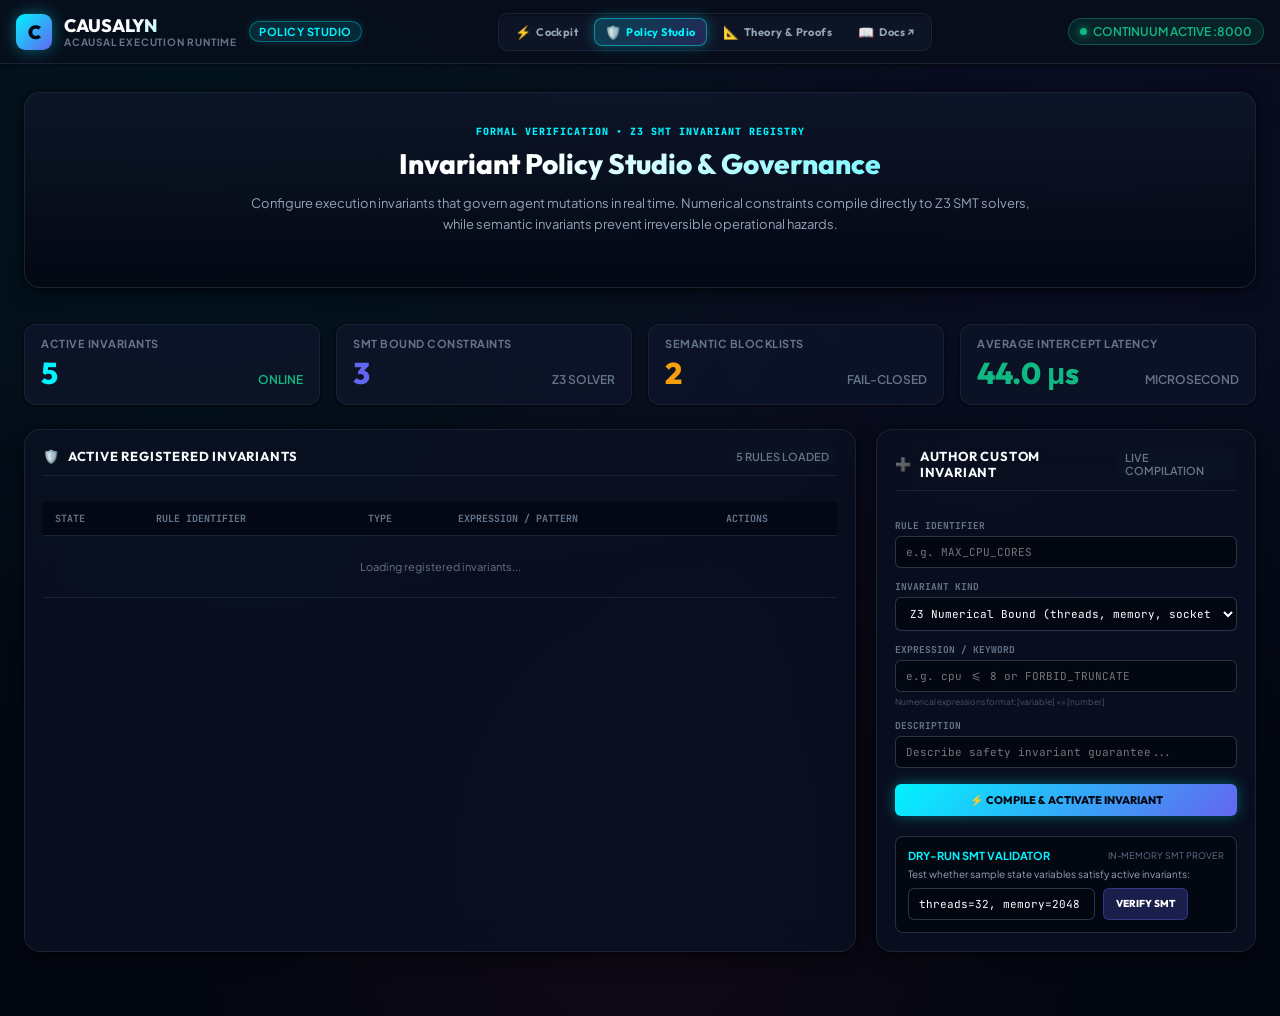
==== commit a8e1c206: "feat(web): multi-viewport responsive layout, offline three.js self-containment, and skeli-skills SRR" ====
--- a/web/invariants.html
+++ b/web/invariants.html
@@ -191,9 +191,19 @@
 
     <!-- Policy Studio Controller Script -->
     <script type="module">
+        function escapeHtml(str) {
+            if (str == null) return '';
+            return String(str)
+                .replace(/&/g, '&amp;')
+                .replace(/</g, '&lt;')
+                .replace(/>/g, '&gt;')
+                .replace(/"/g, '&quot;')
+                .replace(/'/g, '&#039;');
+        }
+
         async function loadInvariants() {
             try {
-                const res = await fetch("http://127.0.0.1:8000/api/v1/invariants");
+                const res = await fetch("/api/v1/invariants");
                 const data = await res.json();
                 renderTable(data.invariants || []);
             } catch (err) {
@@ -235,22 +245,22 @@
                 tr.innerHTML = `
                     <td>
                         <label class="inv-toggle" title="Toggle active status">
-                            <input type="checkbox" ${inv.enabled ? 'checked' : ''} data-id="${inv.id}">
+                            <input type="checkbox" ${inv.enabled ? 'checked' : ''} data-id="${escapeHtml(inv.id)}">
                             <span class="inv-slider"></span>
                         </label>
                     </td>
                     <td>
-                        <strong style="color: var(--text-primary); font-family: 'JetBrains Mono';">${inv.name || inv.id}</strong>
-                        <div style="font-size: 9px; color: var(--text-muted);">${inv.description || ''}</div>
+                        <strong style="color: var(--text-primary); font-family: 'JetBrains Mono';">${escapeHtml(inv.name || inv.id)}</strong>
+                        <div style="font-size: 9px; color: var(--text-muted);">${escapeHtml(inv.description || '')}</div>
                     </td>
                     <td>
-                        <span class="inv-badge ${kind}">${kind.toUpperCase()}</span>
+                        <span class="inv-badge ${escapeHtml(kind)}">${escapeHtml(kind.toUpperCase())}</span>
                     </td>
                     <td style="font-family: 'JetBrains Mono'; color: var(--cyan-accent); word-break: break-all;">
-                        ${exprDisplay}
+                        ${escapeHtml(exprDisplay)}
                     </td>
                     <td>
-                        ${!isBuiltin ? `<button class="btn-del-rule" data-id="${inv.id}">DELETE</button>` : `<span style="font-size: 10px; color: var(--text-muted);">BUILTIN</span>`}
+                        ${!isBuiltin ? `<button class="btn-del-rule" data-id="${escapeHtml(inv.id)}">DELETE</button>` : `<span style="font-size: 10px; color: var(--text-muted);">BUILTIN</span>`}
                     </td>
                 `;
 
@@ -258,7 +268,7 @@
                 const checkbox = tr.querySelector('input[type="checkbox"]');
                 if (checkbox) {
                     checkbox.addEventListener('change', async () => {
-                        await fetch(`http://127.0.0.1:8000/api/v1/invariants/${encodeURIComponent(inv.id)}/toggle`, { method: "PATCH" });
+                        await fetch(`/api/v1/invariants/${encodeURIComponent(inv.id)}/toggle`, { method: "PATCH" });
                         loadInvariants();
                     });
                 }
@@ -268,7 +278,7 @@
                 if (delBtn) {
                     delBtn.addEventListener('click', async () => {
                         if (confirm(`Delete custom rule '${inv.name}'?`)) {
-                            await fetch(`http://127.0.0.1:8000/api/v1/invariants/${encodeURIComponent(inv.id)}`, { method: "DELETE" });
+                            await fetch(`/api/v1/invariants/${encodeURIComponent(inv.id)}`, { method: "DELETE" });
                             loadInvariants();
                         }
                     });
@@ -300,7 +310,7 @@
             };
 
             try {
-                const res = await fetch("http://127.0.0.1:8000/api/v1/invariants", {
+                const res = await fetch("/api/v1/invariants", {
                     method: "POST",
                     headers: { "Content-Type": "application/json" },
                     body: JSON.stringify(payload)
--- a/web/css/glassmorphism.css
+++ b/web/css/glassmorphism.css
@@ -2462,4 +2462,379 @@
   box-shadow: 0 0 10px rgba(0, 243, 255, 0.4);
 }
 
-
+/* ==========================================================================
+   MULTI-VIEWPORT RESPONSIVE ARCHITECTURE & OVERFLOW-ZERO INVARIANTS
+   ========================================================================== */
+
+/* 0. Global Overflow Invariants */
+html, body {
+  max-width: 100vw;
+  overflow-x: hidden !important;
+}
+
+body.page-scrollable {
+  overflow-y: auto !important;
+  overflow-x: hidden !important;
+  height: auto !important;
+  min-height: 100vh;
+}
+
+.page-container {
+  height: auto !important;
+  min-height: 100vh;
+  overflow-y: visible;
+  pointer-events: auto;
+}
+
+img, video, canvas {
+  max-width: 100%;
+}
+
+.axiom-formula-box, .hud-formula-display {
+  overflow-x: auto;
+  word-break: break-word;
+}
+
+.policy-table-container {
+  overflow-x: auto;
+  -webkit-overflow-scrolling: touch;
+  max-width: 100%;
+}
+
+.policy-table {
+  min-width: 600px;
+}
+
+/* 1. Large Laptop / Small Desktop (<= 1366px) */
+@media (max-width: 1366px) {
+  .top-deck {
+    padding: 0 16px;
+    gap: 12px;
+  }
+
+  .brand-title {
+    font-size: 16px;
+  }
+
+  .top-nav-links .nav-item {
+    padding: 5px 10px;
+    font-size: 11px;
+    gap: 5px;
+  }
+
+  .cockpit-grid {
+    grid-template-columns: 310px 1fr 310px;
+    gap: 12px;
+    padding: 10px 14px 14px;
+  }
+
+  .playground-bar {
+    padding: 8px 16px 10px;
+  }
+
+  .playground-main-row {
+    gap: 10px;
+  }
+
+  .preset-chips-group {
+    overflow-x: auto;
+    -webkit-overflow-scrolling: touch;
+    flex-wrap: nowrap;
+  }
+}
+
+/* 2. Tablet Landscape & Medium Screens (<= 1100px) */
+@media (max-width: 1100px) {
+  body {
+    overflow-y: auto !important;
+    height: auto !important;
+    min-height: 100vh;
+  }
+
+  .app-container {
+    height: auto !important;
+    min-height: 100vh;
+    pointer-events: auto;
+  }
+
+  .top-deck {
+    height: auto;
+    min-height: 58px;
+    padding: 8px 14px;
+    flex-wrap: wrap;
+    gap: 10px;
+  }
+
+  .deck-mode-selectors {
+    flex-wrap: wrap;
+    gap: 8px;
+  }
+
+  .playground-bar {
+    padding: 10px 14px;
+  }
+
+  .playground-main-row {
+    flex-wrap: wrap;
+    gap: 10px;
+  }
+
+  .prompt-input-wrapper {
+    flex: 1 1 300px;
+  }
+
+  .cockpit-grid {
+    display: flex;
+    flex-direction: column;
+    height: auto;
+    min-height: 0;
+    overflow: visible;
+    gap: 16px;
+    padding: 12px 14px 32px;
+  }
+
+  .cockpit-grid .stage-panel {
+    min-height: 440px;
+    height: 480px;
+    order: 1;
+  }
+
+  .cockpit-grid #zone-1 {
+    order: 2;
+    min-height: 360px;
+  }
+
+  .cockpit-grid #zone-3 {
+    order: 3;
+    min-height: 360px;
+  }
+
+  .policy-kpi-bar {
+    grid-template-columns: repeat(2, 1fr);
+    gap: 12px;
+  }
+
+  .policy-workspace-grid {
+    grid-template-columns: 1fr;
+    gap: 16px;
+  }
+
+  .axioms-grid {
+    grid-template-columns: 1fr;
+    gap: 20px;
+  }
+}
+
+/* 3. Mobile Devices & Small Tablets (<= 768px) */
+@media (max-width: 768px) {
+  .top-deck {
+    flex-direction: column;
+    align-items: stretch;
+    gap: 10px;
+    padding: 10px 12px;
+    height: auto;
+  }
+
+  .brand-section {
+    width: 100%;
+    justify-content: space-between;
+  }
+
+  .top-nav-links {
+    width: 100%;
+    justify-content: space-around;
+    overflow-x: auto;
+    -webkit-overflow-scrolling: touch;
+    padding: 4px;
+  }
+
+  .top-nav-links .nav-item {
+    padding: 6px 8px;
+    font-size: 10px;
+  }
+
+  .deck-mode-selectors {
+    width: 100%;
+    justify-content: space-between;
+    gap: 6px;
+  }
+
+  .stance-switch-group, .oper-mode-group {
+    flex: 1;
+  }
+
+  .btn-stance, .btn-oper {
+    flex: 1;
+    padding: 6px 8px;
+    font-size: 10px;
+    justify-content: center;
+  }
+
+  .audio-controller {
+    padding: 3px 8px;
+  }
+
+  #audio-spectrum-canvas {
+    width: 36px;
+    height: 18px;
+  }
+
+  .playground-bar {
+    padding: 10px 12px;
+    gap: 10px;
+  }
+
+  .playground-main-row {
+    flex-direction: column;
+    align-items: stretch;
+    gap: 8px;
+  }
+
+  .prompt-prefix {
+    display: none;
+  }
+
+  .model-select-wrap, .model-select {
+    width: 100%;
+  }
+
+  .prompt-input-wrapper {
+    width: 100%;
+  }
+
+  .btn-run-shadow {
+    width: 100%;
+    justify-content: center;
+    padding: 10px 14px;
+    font-size: 12px;
+  }
+
+  .playground-footer-row {
+    flex-direction: column;
+    align-items: stretch;
+    gap: 8px;
+  }
+
+  .preset-chips-group {
+    width: 100%;
+    overflow-x: auto;
+    -webkit-overflow-scrolling: touch;
+    flex-wrap: nowrap;
+    padding-bottom: 4px;
+  }
+
+  .preset-chip {
+    flex-shrink: 0;
+    font-size: 10px;
+    padding: 5px 9px;
+  }
+
+  .cli-hook-pill {
+    width: 100%;
+    justify-content: space-between;
+  }
+
+  .cockpit-grid {
+    padding: 8px 10px 24px;
+    gap: 12px;
+  }
+
+  .cockpit-grid .stage-panel {
+    min-height: 360px;
+    height: 380px;
+    order: 1;
+  }
+
+  .stage-hud-overlay {
+    top: 8px;
+    left: 10px;
+    right: 10px;
+    flex-direction: column;
+    align-items: flex-start;
+    gap: 6px;
+  }
+
+  .ltx-timeline-deck {
+    height: auto;
+    padding: 8px 12px;
+    gap: 8px;
+  }
+
+  .timeline-playback-bar {
+    flex-wrap: wrap;
+    gap: 8px;
+  }
+
+  .cockpit-grid #zone-1 {
+    order: 2;
+    min-height: 300px;
+    max-height: 480px;
+  }
+
+  .cockpit-grid #zone-3 {
+    order: 3;
+    min-height: 300px;
+  }
+
+  .proofs-hero, .invariants-main-content {
+    padding: 16px 12px 48px;
+  }
+
+  .proofs-hero-title {
+    font-size: 22px;
+  }
+
+  .proofs-hero-desc {
+    font-size: 12px;
+  }
+
+  .policy-kpi-bar {
+    grid-template-columns: 1fr;
+    gap: 10px;
+  }
+
+  .tester-input-row {
+    flex-direction: column;
+    gap: 8px;
+  }
+
+  .btn-dryrun {
+    padding: 8px 12px;
+  }
+
+  .axiom-card {
+    padding: 16px;
+  }
+
+  .axiom-title {
+    font-size: 16px;
+  }
+}
+
+/* 4. Ultra-Compact Mobile Screens (<= 480px) */
+@media (max-width: 480px) {
+  .brand-title {
+    font-size: 15px;
+  }
+
+  .brand-badge {
+    display: none;
+  }
+
+  .btn-stance .stance-label, .btn-oper span:last-child {
+    font-size: 9px;
+  }
+
+  .cockpit-grid .stage-panel {
+    min-height: 300px;
+    height: 320px;
+  }
+
+  .panel {
+    padding: 14px 12px;
+    border-radius: 12px;
+  }
+}
+
+
+
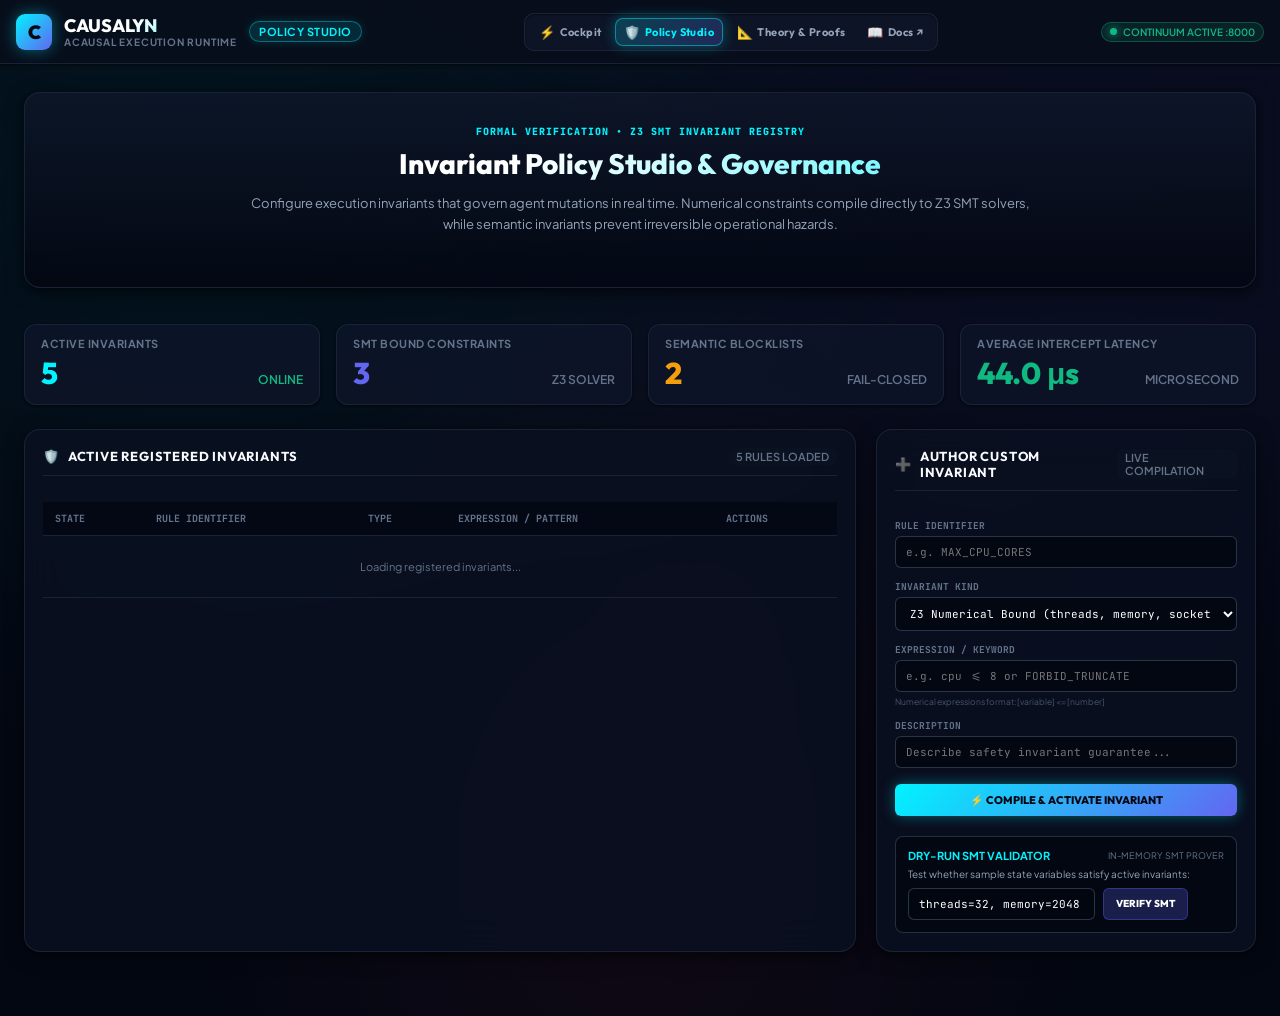
==== commit e6b98d08: "feat(ui): resolve favicon 404, implement 3-phase execution stepper, guided discovery cards, and cogn" ====
--- a/web/invariants.html
+++ b/web/invariants.html
@@ -4,6 +4,7 @@
     <meta charset="UTF-8">
     <meta name="viewport" content="width=device-width, initial-scale=1.0">
     <title>Causalyn | Invariant Policy Studio</title>
+    <link rel="icon" type="image/svg+xml" href="/favicon.ico">
     <link rel="stylesheet" href="css/glassmorphism.css?v=3.4.0">
 </head>
 <body class="page-scrollable">
--- a/web/css/glassmorphism.css
+++ b/web/css/glassmorphism.css
@@ -1034,13 +1034,7 @@
   display: flex;
   align-items: center;
   gap: 12px;
-}
-
-/* Deck Controls Wrapper */
-.deck-mode-selectors {
-  display: flex;
-  align-items: center;
-  gap: 12px;
+  flex-shrink: 1;
 }
 
 /* Stance Switcher: Autobahn (Compiler) vs Defensive (Integrity) */
@@ -2463,6 +2457,465 @@
 }
 
 /* ==========================================================================
+   COGNITIVE ORIENTATION & 3-PHASE EXECUTION LIFECYCLE STEPPER
+   ========================================================================== */
+
+/* Top Deck Mission Badge */
+.deck-mission-badge {
+  display: flex;
+  align-items: center;
+  gap: 8px;
+  background: rgba(3, 7, 18, 0.7);
+  border: 1px solid var(--panel-border);
+  padding: 4px 12px;
+  border-radius: 20px;
+  box-shadow: inset 0 1px 3px rgba(0, 0, 0, 0.4);
+}
+
+.mission-pulse {
+  width: 6px;
+  height: 6px;
+  border-radius: 50%;
+  background: var(--cyan-accent);
+  box-shadow: 0 0 8px var(--cyan-accent);
+  animation: pulse-dot 1.5s infinite;
+}
+
+.mission-title {
+  font-family: 'Outfit', sans-serif;
+  font-size: 10px;
+  font-weight: 800;
+  letter-spacing: 0.8px;
+  color: var(--text-secondary);
+  white-space: nowrap;
+}
+
+.btn-how-it-works {
+  background: rgba(0, 243, 255, 0.1);
+  border: 1px solid rgba(0, 243, 255, 0.35);
+  color: var(--cyan-accent);
+  border-radius: 8px;
+  padding: 6px 12px;
+  font-family: 'Outfit', sans-serif;
+  font-size: 11px;
+  font-weight: 800;
+  letter-spacing: 0.5px;
+  cursor: pointer;
+  display: flex;
+  align-items: center;
+  gap: 6px;
+  transition: all 0.2s cubic-bezier(0.4, 0, 0.2, 1);
+  white-space: nowrap;
+}
+
+.btn-how-it-works:hover {
+  background: var(--cyan-accent);
+  color: #030712;
+  box-shadow: 0 0 14px rgba(0, 243, 255, 0.4);
+  transform: translateY(-1px);
+}
+
+/* 3-Phase Execution Stepper Bar */
+.lifecycle-stepper-bar {
+  background: rgba(8, 14, 28, 0.94);
+  backdrop-filter: blur(24px);
+  -webkit-backdrop-filter: blur(24px);
+  border-bottom: 1px solid var(--panel-border);
+  padding: 8px 24px;
+  pointer-events: auto;
+  z-index: 15;
+  flex-shrink: 0;
+}
+
+.stepper-track {
+  display: flex;
+  align-items: center;
+  justify-content: space-between;
+  max-width: 1400px;
+  margin: 0 auto;
+  gap: 16px;
+}
+
+.stepper-step {
+  flex: 1;
+  display: flex;
+  align-items: center;
+  gap: 12px;
+  padding: 8px 14px;
+  background: rgba(10, 17, 34, 0.7);
+  border: 1px solid var(--panel-border);
+  border-radius: 10px;
+  transition: all 0.25s cubic-bezier(0.4, 0, 0.2, 1);
+}
+
+.stepper-step.active {
+  background: rgba(0, 243, 255, 0.08);
+  border-color: rgba(0, 243, 255, 0.5);
+  box-shadow: 0 0 16px rgba(0, 243, 255, 0.15);
+}
+
+.stepper-step.violation {
+  background: rgba(255, 30, 68, 0.12);
+  border-color: rgba(255, 30, 68, 0.6);
+  box-shadow: 0 0 18px rgba(255, 30, 68, 0.3);
+}
+
+.stepper-step.verified {
+  background: rgba(16, 185, 129, 0.1);
+  border-color: rgba(16, 185, 129, 0.5);
+  box-shadow: 0 0 16px rgba(16, 185, 129, 0.2);
+}
+
+.step-num-pill {
+  display: flex;
+  align-items: center;
+  gap: 6px;
+  background: rgba(15, 23, 42, 0.9);
+  padding: 3px 8px;
+  border-radius: 6px;
+  border: 1px solid rgba(51, 65, 85, 0.8);
+}
+
+.step-num {
+  font-family: 'JetBrains Mono', monospace;
+  font-size: 10px;
+  font-weight: 800;
+  color: var(--cyan-accent);
+}
+
+.step-dot {
+  width: 5px;
+  height: 5px;
+  border-radius: 50%;
+  background: var(--text-muted);
+}
+
+.stepper-step.active .step-dot {
+  background: var(--cyan-accent);
+  box-shadow: 0 0 6px var(--cyan-accent);
+  animation: pulse-dot 1.2s infinite;
+}
+
+.stepper-step.violation .step-dot {
+  background: var(--paradox-crimson);
+  box-shadow: 0 0 6px var(--paradox-crimson);
+}
+
+.stepper-step.verified .step-dot {
+  background: var(--safe-emerald);
+  box-shadow: 0 0 6px var(--safe-emerald);
+}
+
+.step-meta {
+  display: flex;
+  flex-direction: column;
+}
+
+.step-heading {
+  font-family: 'Outfit', sans-serif;
+  font-size: 11px;
+  font-weight: 800;
+  letter-spacing: 0.5px;
+  color: var(--text-primary);
+}
+
+.step-sub {
+  font-size: 9px;
+  color: var(--text-muted);
+  letter-spacing: 0.2px;
+}
+
+.stepper-arrow {
+  color: var(--text-muted);
+  font-size: 14px;
+  opacity: 0.6;
+}
+
+/* Guided Scenarios Discovery in Zone 1 */
+.idle-mission-header {
+  padding: 4px 6px 10px;
+  display: flex;
+  flex-direction: column;
+  gap: 2px;
+}
+
+.mission-tag {
+  font-family: 'Outfit', sans-serif;
+  font-size: 10px;
+  font-weight: 800;
+  letter-spacing: 0.8px;
+  color: var(--cyan-accent);
+}
+
+.mission-instruction {
+  font-size: 10px;
+  color: var(--text-muted);
+}
+
+.guided-scenarios-container {
+  display: flex;
+  flex-direction: column;
+  gap: 10px;
+  margin-top: 4px;
+}
+
+.guided-scenario-card {
+  background: rgba(13, 21, 41, 0.85);
+  border: 1px solid var(--panel-border);
+  border-radius: 10px;
+  padding: 10px 12px;
+  cursor: pointer;
+  transition: all 0.2s cubic-bezier(0.4, 0, 0.2, 1);
+  display: flex;
+  flex-direction: column;
+  gap: 5px;
+}
+
+.guided-scenario-card:hover {
+  transform: translateY(-2px);
+  border-color: var(--cyan-border);
+  box-shadow: 0 4px 16px rgba(0, 243, 255, 0.2);
+  background: rgba(18, 30, 58, 0.9);
+}
+
+.guided-scenario-card.warning:hover {
+  border-color: rgba(0, 243, 255, 0.6);
+  box-shadow: 0 4px 16px rgba(0, 243, 255, 0.25);
+}
+
+.guided-scenario-card.danger:hover {
+  border-color: rgba(255, 30, 68, 0.6);
+  box-shadow: 0 4px 16px rgba(255, 30, 68, 0.25);
+}
+
+.guided-scenario-card.safe:hover {
+  border-color: rgba(16, 185, 129, 0.6);
+  box-shadow: 0 4px 16px rgba(16, 185, 129, 0.25);
+}
+
+.card-scen-header {
+  display: flex;
+  align-items: center;
+  justify-content: space-between;
+}
+
+.scen-badge {
+  font-family: 'JetBrains Mono', monospace;
+  font-size: 9px;
+  font-weight: 800;
+  padding: 2px 6px;
+  border-radius: 4px;
+  background: rgba(0, 243, 255, 0.12);
+  color: var(--cyan-accent);
+  border: 1px solid var(--cyan-border);
+}
+
+.scen-badge.red {
+  background: var(--paradox-bg);
+  color: var(--paradox-crimson);
+  border-color: var(--paradox-border);
+}
+
+.scen-badge.green {
+  background: var(--safe-bg);
+  color: var(--safe-emerald);
+  border-color: var(--safe-border);
+}
+
+.scen-speed {
+  font-family: 'JetBrains Mono', monospace;
+  font-size: 9px;
+  font-weight: 700;
+  color: var(--text-muted);
+}
+
+.scen-title {
+  font-family: 'Outfit', sans-serif;
+  font-size: 11px;
+  font-weight: 700;
+  color: var(--text-primary);
+}
+
+.scen-desc {
+  font-size: 10px;
+  color: var(--text-secondary);
+  line-height: 1.35;
+}
+
+.scen-desc code {
+  font-family: 'JetBrains Mono', monospace;
+  font-size: 9px;
+  background: rgba(3, 7, 18, 0.6);
+  padding: 1px 4px;
+  border-radius: 3px;
+  color: var(--cyan-accent);
+}
+
+.scen-footer {
+  display: flex;
+  justify-content: flex-end;
+  margin-top: 2px;
+}
+
+.scen-action {
+  font-family: 'Outfit', sans-serif;
+  font-size: 9px;
+  font-weight: 800;
+  color: var(--cyan-accent);
+  letter-spacing: 0.4px;
+}
+
+.scen-action.red {
+  color: var(--paradox-crimson);
+}
+
+.scen-action.green {
+  color: var(--safe-emerald);
+}
+
+/* Info Icon & Tooltips */
+.info-icon {
+  font-size: 10px;
+  color: var(--cyan-accent);
+  opacity: 0.7;
+  cursor: help;
+  margin-left: 4px;
+}
+
+/* How It Works Modal */
+.modal-backdrop {
+  position: fixed;
+  inset: 0;
+  z-index: 9999;
+  background: rgba(3, 7, 18, 0.82);
+  backdrop-filter: blur(16px);
+  -webkit-backdrop-filter: blur(16px);
+  display: flex;
+  align-items: center;
+  justify-content: center;
+  padding: 16px;
+  pointer-events: auto;
+}
+
+.modal-window {
+  background: rgba(10, 17, 34, 0.95);
+  border: 1px solid var(--cyan-border);
+  border-radius: 16px;
+  max-width: 600px;
+  width: 100%;
+  box-shadow: 0 20px 50px rgba(0, 0, 0, 0.8), 0 0 30px rgba(0, 243, 255, 0.2);
+  display: flex;
+  flex-direction: column;
+  overflow: hidden;
+  animation: modal-appear 0.25s cubic-bezier(0.4, 0, 0.2, 1);
+}
+
+@keyframes modal-appear {
+  from { transform: scale(0.96) translateY(10px); opacity: 0; }
+  to { transform: scale(1) translateY(0); opacity: 1; }
+}
+
+.modal-header {
+  display: flex;
+  align-items: center;
+  justify-content: space-between;
+  padding: 14px 20px;
+  border-bottom: 1px solid var(--panel-border);
+  background: rgba(8, 14, 28, 0.9);
+}
+
+.btn-modal-close {
+  background: transparent;
+  border: none;
+  color: var(--text-muted);
+  font-size: 22px;
+  cursor: pointer;
+  line-height: 1;
+  padding: 2px 6px;
+  border-radius: 6px;
+  transition: all 0.15s;
+}
+
+.btn-modal-close:hover {
+  color: #fff;
+  background: rgba(255, 255, 255, 0.1);
+}
+
+.modal-body {
+  padding: 18px 20px;
+  display: flex;
+  flex-direction: column;
+  gap: 14px;
+}
+
+.modal-step-card {
+  display: flex;
+  gap: 14px;
+  padding: 12px;
+  border-radius: 10px;
+  background: rgba(15, 23, 42, 0.7);
+  border: 1px solid rgba(51, 65, 85, 0.7);
+}
+
+.modal-step-num {
+  font-family: 'Outfit', sans-serif;
+  font-weight: 900;
+  font-size: 18px;
+  color: var(--cyan-accent);
+  background: rgba(0, 243, 255, 0.1);
+  border: 1px solid var(--cyan-border);
+  width: 36px;
+  height: 36px;
+  border-radius: 8px;
+  display: flex;
+  align-items: center;
+  justify-content: center;
+  flex-shrink: 0;
+}
+
+.modal-step-info h4 {
+  font-family: 'Outfit', sans-serif;
+  font-size: 13px;
+  font-weight: 700;
+  color: #fff;
+  margin-bottom: 4px;
+}
+
+.modal-step-info p {
+  font-size: 11px;
+  color: var(--text-secondary);
+  line-height: 1.45;
+}
+
+.modal-footer {
+  padding: 12px 20px;
+  border-top: 1px solid var(--panel-border);
+  background: rgba(8, 14, 28, 0.9);
+  display: flex;
+  justify-content: flex-end;
+}
+
+.btn-modal-cta {
+  background: linear-gradient(135deg, #00F3FF, #6366F1);
+  border: none;
+  color: #030712;
+  font-family: 'Outfit', sans-serif;
+  font-weight: 800;
+  font-size: 11px;
+  letter-spacing: 0.5px;
+  padding: 8px 16px;
+  border-radius: 8px;
+  cursor: pointer;
+  box-shadow: 0 0 14px rgba(0, 243, 255, 0.4);
+  transition: all 0.2s;
+}
+
+.btn-modal-cta:hover {
+  transform: translateY(-1px);
+  box-shadow: 0 0 20px rgba(0, 243, 255, 0.6);
+}
+
+/* ==========================================================================
    MULTI-VIEWPORT RESPONSIVE ARCHITECTURE & OVERFLOW-ZERO INVARIANTS
    ========================================================================== */
 
@@ -2517,9 +2970,50 @@
   }
 
   .top-nav-links .nav-item {
-    padding: 5px 10px;
+    padding: 5px 8px;
     font-size: 11px;
+    gap: 4px;
+  }
+
+  .deck-mode-selectors {
+    gap: 6px;
+    flex-shrink: 1;
+  }
+
+  .btn-how-it-works {
+    padding: 4px 8px;
+    font-size: 10px;
+    letter-spacing: 0.2px;
+  }
+
+  .stance-switch-group .btn-stance {
+    padding: 4px 6px;
+    font-size: 10px;
+    gap: 3px;
+  }
+
+  .stance-switch-group .btn-stance .stance-label {
+    display: none;
+  }
+
+  .oper-mode-group .btn-oper {
+    padding: 4px 6px;
+    font-size: 10px;
+    gap: 3px;
+  }
+
+  .audio-controller {
+    padding: 2px 6px;
     gap: 5px;
+  }
+
+  #audio-spectrum-canvas {
+    width: 36px;
+  }
+
+  .status-badge {
+    padding: 3px 8px;
+    font-size: 10px;
   }
 
   .cockpit-grid {
@@ -2568,6 +3062,21 @@
   .deck-mode-selectors {
     flex-wrap: wrap;
     gap: 8px;
+  }
+
+  .deck-mission-badge {
+    display: none;
+  }
+
+  .lifecycle-stepper-bar {
+    padding: 6px 14px;
+    overflow-x: auto;
+    -webkit-overflow-scrolling: touch;
+  }
+
+  .stepper-track {
+    min-width: 680px;
+    gap: 10px;
   }
 
   .playground-bar {
@@ -2635,6 +3144,34 @@
     height: auto;
   }
 
+  .deck-mission-badge {
+    display: none;
+  }
+
+  .lifecycle-stepper-bar {
+    padding: 6px 10px;
+    overflow-x: auto;
+    -webkit-overflow-scrolling: touch;
+  }
+
+  .stepper-track {
+    min-width: 580px;
+    gap: 8px;
+  }
+
+  .stepper-step {
+    padding: 6px 10px;
+    gap: 8px;
+  }
+
+  .step-heading {
+    font-size: 10px;
+  }
+
+  .step-sub {
+    font-size: 8px;
+  }
+
   .brand-section {
     width: 100%;
     justify-content: space-between;
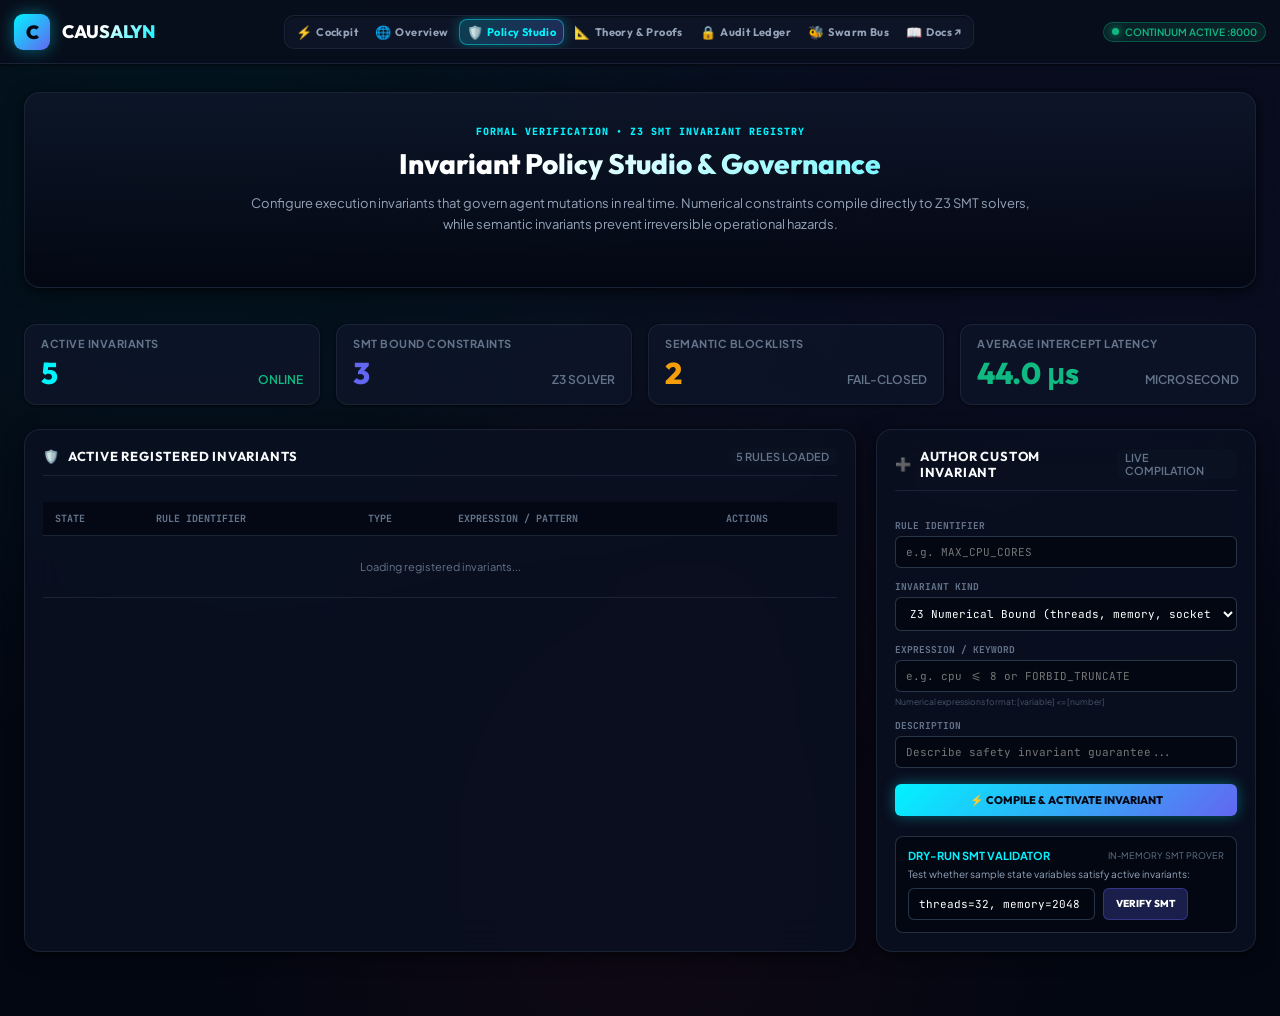
==== commit fb3d08ba: "feat(ui): implement multi-page architecture to eliminate congestion across dedicated domain surfaces" ====
--- a/web/invariants.html
+++ b/web/invariants.html
@@ -29,11 +29,20 @@
                 <a href="/" class="nav-item">
                     <span class="nav-icon">⚡</span> Cockpit
                 </a>
+                <a href="/overview" class="nav-item">
+                    <span class="nav-icon">🌐</span> Overview
+                </a>
                 <a href="/invariants" class="nav-item active">
                     <span class="nav-icon">🛡️</span> Policy Studio
                 </a>
                 <a href="/proofs" class="nav-item">
                     <span class="nav-icon">📐</span> Theory &amp; Proofs
+                </a>
+                <a href="/audit" class="nav-item">
+                    <span class="nav-icon">🔒</span> Audit Ledger
+                </a>
+                <a href="/swarm" class="nav-item">
+                    <span class="nav-icon">🐝</span> Swarm Bus
                 </a>
                 <a href="https://github.com/vaishak-v-nair/Causalyn" target="_blank" class="nav-item">
                     <span class="nav-icon">📖</span> Docs ↗
--- a/web/css/glassmorphism.css
+++ b/web/css/glassmorphism.css
@@ -2958,30 +2958,62 @@
   min-width: 600px;
 }
 
-/* 1. Large Laptop / Small Desktop (<= 1366px) */
-@media (max-width: 1366px) {
+/* 1. Large Laptop / Small Desktop (<= 1440px) */
+@media (max-width: 1440px) {
   .top-deck {
-    padding: 0 16px;
-    gap: 12px;
+    padding: 0 14px;
+    gap: 10px;
+    max-width: 100vw;
+  }
+
+  .brand-section {
+    gap: 8px;
+    flex-shrink: 0;
   }
 
   .brand-title {
     font-size: 16px;
   }
 
+  .brand-section div div,
+  .brand-subtitle {
+    display: none !important;
+  }
+
+  .brand-badge {
+    display: none !important;
+  }
+
+  .top-nav-links {
+    gap: 3px;
+    padding: 3px 4px;
+    flex-shrink: 1;
+    overflow-x: auto;
+    scrollbar-width: none;
+    -webkit-overflow-scrolling: touch;
+  }
+
+  .top-nav-links::-webkit-scrollbar {
+    display: none;
+  }
+
   .top-nav-links .nav-item {
-    padding: 5px 8px;
+    padding: 4px 7px;
     font-size: 11px;
     gap: 4px;
   }
 
   .deck-mode-selectors {
     gap: 6px;
-    flex-shrink: 1;
+    flex-shrink: 0;
+  }
+
+  .kernel-ping-stat {
+    display: none !important;
   }
 
   .btn-how-it-works {
-    padding: 4px 8px;
+    padding: 4px 7px;
     font-size: 10px;
     letter-spacing: 0.2px;
   }
@@ -3008,7 +3040,7 @@
   }
 
   #audio-spectrum-canvas {
-    width: 36px;
+    width: 28px;
   }
 
   .status-badge {
@@ -3373,5 +3405,650 @@
   }
 }
 
-
-
+/* ==========================================================================
+   MULTI-PAGE EXTENSIONS: OVERVIEW, AUDIT LEDGER, AND SWARM CRDT BUS
+   ========================================================================== */
+
+/* 1. Overview Page Styles */
+.overview-main-content {
+  width: 100%;
+  max-width: 1360px;
+  margin: 0 auto;
+  padding: 30px 20px 80px;
+}
+
+.overview-hero {
+  text-align: center;
+  padding: 40px 20px 50px;
+  background: radial-gradient(circle at 50% 30%, rgba(0, 243, 255, 0.08) 0%, transparent 70%);
+  border-radius: 20px;
+  border: 1px solid var(--panel-border);
+  margin-bottom: 40px;
+  position: relative;
+  overflow: hidden;
+}
+
+.overview-hero-title {
+  font-family: 'Outfit', sans-serif;
+  font-size: 38px;
+  font-weight: 800;
+  line-height: 1.25;
+  color: #fff;
+  margin: 16px auto 18px;
+  max-width: 960px;
+  letter-spacing: -0.5px;
+}
+
+.overview-hero-desc {
+  font-size: 16px;
+  color: var(--text-secondary);
+  line-height: 1.7;
+  max-width: 820px;
+  margin: 0 auto 30px;
+}
+
+.overview-hero-actions {
+  display: flex;
+  gap: 14px;
+  justify-content: center;
+  align-items: center;
+  flex-wrap: wrap;
+}
+
+.overview-section {
+  margin-top: 48px;
+}
+
+.section-header-pill {
+  display: inline-block;
+  font-family: 'JetBrains Mono', monospace;
+  font-size: 10px;
+  font-weight: 800;
+  letter-spacing: 1px;
+  color: var(--cyan-accent);
+  background: var(--cyan-light);
+  border: 1px solid var(--cyan-border);
+  padding: 4px 10px;
+  border-radius: 20px;
+  margin-bottom: 8px;
+}
+
+.section-title {
+  font-family: 'Outfit', sans-serif;
+  font-size: 24px;
+  font-weight: 800;
+  color: #fff;
+  margin-bottom: 22px;
+}
+
+.comparison-grid {
+  display: grid;
+  grid-template-columns: repeat(auto-fit, minmax(320px, 1fr));
+  gap: 20px;
+}
+
+.comparison-card {
+  padding: 24px;
+  border-radius: 14px;
+  background: var(--panel-card);
+  border: 1px solid var(--panel-border);
+}
+
+.comparison-card.disaster {
+  border-color: rgba(255, 30, 68, 0.35);
+  background: rgba(255, 30, 68, 0.03);
+}
+
+.comparison-card.solution {
+  border-color: rgba(16, 185, 129, 0.35);
+  background: rgba(16, 185, 129, 0.03);
+}
+
+.comp-badge {
+  display: inline-block;
+  font-size: 11px;
+  font-weight: 800;
+  letter-spacing: 0.8px;
+  padding: 4px 10px;
+  border-radius: 6px;
+  margin-bottom: 12px;
+}
+
+.comp-badge.red {
+  background: var(--paradox-bg);
+  color: var(--paradox-crimson);
+  border: 1px solid var(--paradox-border);
+}
+
+.comp-badge.green {
+  background: var(--safe-bg);
+  color: var(--safe-emerald);
+  border: 1px solid var(--safe-border);
+}
+
+.comp-title {
+  font-size: 18px;
+  font-weight: 700;
+  color: #fff;
+  margin-bottom: 16px;
+}
+
+.comp-list {
+  list-style: none;
+  display: flex;
+  flex-direction: column;
+  gap: 12px;
+}
+
+.comp-list li {
+  font-size: 13px;
+  color: var(--text-secondary);
+  line-height: 1.6;
+  position: relative;
+  padding-left: 18px;
+}
+
+.comp-list li::before {
+  content: '•';
+  position: absolute;
+  left: 0;
+  color: var(--text-muted);
+  font-size: 16px;
+  line-height: 1;
+}
+
+.architecture-phases-grid {
+  display: grid;
+  grid-template-columns: repeat(auto-fit, minmax(280px, 1fr));
+  gap: 20px;
+}
+
+.arch-phase-card {
+  padding: 24px;
+  border-radius: 14px;
+  background: var(--panel-card);
+  border: 1px solid var(--panel-border);
+  display: flex;
+  flex-direction: column;
+}
+
+.phase-badge {
+  font-family: 'JetBrains Mono', monospace;
+  font-size: 10px;
+  font-weight: 800;
+  color: var(--cyan-accent);
+  letter-spacing: 1px;
+}
+
+.phase-icon {
+  font-size: 28px;
+  margin: 12px 0;
+}
+
+.phase-title {
+  font-size: 16px;
+  font-weight: 700;
+  color: #fff;
+  margin-bottom: 10px;
+}
+
+.phase-desc {
+  font-size: 13px;
+  color: var(--text-secondary);
+  line-height: 1.6;
+  flex: 1;
+}
+
+.phase-metric-tag {
+  margin-top: 18px;
+  display: inline-block;
+  font-family: 'JetBrains Mono', monospace;
+  font-size: 10px;
+  font-weight: 700;
+  color: var(--indigo-primary);
+  background: var(--indigo-light);
+  border: 1px solid var(--indigo-border);
+  padding: 4px 8px;
+  border-radius: 4px;
+  align-self: flex-start;
+}
+
+.benchmarks-grid {
+  display: grid;
+  grid-template-columns: repeat(auto-fit, minmax(220px, 1fr));
+  gap: 16px;
+}
+
+.benchmark-kpi-card {
+  padding: 22px 20px;
+  border-radius: 12px;
+  background: var(--panel-card);
+  border: 1px solid var(--panel-border);
+}
+
+.benchmark-kpi-card.highlight {
+  border-color: var(--cyan-accent);
+  box-shadow: 0 0 20px rgba(0, 243, 255, 0.08);
+}
+
+.kpi-number {
+  font-family: 'JetBrains Mono', monospace;
+  font-size: 28px;
+  font-weight: 800;
+  color: #fff;
+}
+
+.benchmark-kpi-card.highlight .kpi-number {
+  color: var(--cyan-accent);
+}
+
+.kpi-label {
+  font-size: 11px;
+  font-weight: 800;
+  letter-spacing: 0.8px;
+  color: var(--text-muted);
+  margin: 6px 0;
+}
+
+.kpi-sub {
+  font-size: 12px;
+  color: var(--text-secondary);
+  line-height: 1.5;
+}
+
+.integration-banner {
+  display: flex;
+  justify-content: space-between;
+  align-items: center;
+  padding: 26px;
+  background: var(--panel-card);
+  border: 1px solid var(--panel-border);
+  border-radius: 14px;
+  gap: 20px;
+  flex-wrap: wrap;
+}
+
+.cli-wrap-display {
+  display: inline-flex;
+  align-items: center;
+  gap: 10px;
+  background: rgba(0, 0, 0, 0.6);
+  border: 1px solid var(--panel-border);
+  border-radius: 6px;
+  padding: 8px 16px;
+  font-family: 'JetBrains Mono', monospace;
+  font-size: 13px;
+  color: var(--cyan-accent);
+}
+
+.integration-chips {
+  display: flex;
+  gap: 8px;
+  flex-wrap: wrap;
+}
+
+.ecosystem-chip {
+  display: inline-flex;
+  align-items: center;
+  gap: 6px;
+  padding: 6px 12px;
+  background: var(--panel-bg);
+  border: 1px solid var(--panel-border);
+  border-radius: 20px;
+  font-size: 12px;
+  font-weight: 600;
+  color: var(--text-primary);
+}
+
+.nav-directory-grid {
+  display: grid;
+  grid-template-columns: repeat(auto-fit, minmax(260px, 1fr));
+  gap: 16px;
+}
+
+.directory-card {
+  display: flex;
+  align-items: center;
+  gap: 16px;
+  padding: 20px;
+  background: var(--panel-card);
+  border: 1px solid var(--panel-border);
+  border-radius: 12px;
+  text-decoration: none;
+  transition: all 0.2s ease;
+}
+
+.directory-card:hover {
+  transform: translateY(-2px);
+  border-color: var(--cyan-accent);
+  box-shadow: 0 4px 16px rgba(0, 243, 255, 0.12);
+}
+
+.dir-icon {
+  font-size: 26px;
+  flex-shrink: 0;
+}
+
+.dir-meta h4 {
+  font-size: 14px;
+  font-weight: 700;
+  color: #fff;
+  margin-bottom: 4px;
+}
+
+.dir-meta p {
+  font-size: 12px;
+  color: var(--text-muted);
+  line-height: 1.4;
+  margin: 0;
+}
+
+.dir-arrow {
+  color: var(--cyan-accent);
+  font-size: 18px;
+  margin-left: auto;
+  transition: transform 0.2s;
+}
+
+.directory-card:hover .dir-arrow {
+  transform: translateX(4px);
+}
+
+/* 2. Audit Ledger Page Styles */
+.audit-main-content {
+  width: 100%;
+  max-width: 1360px;
+  margin: 0 auto;
+  padding: 30px 20px 80px;
+}
+
+.audit-toolbar {
+  display: flex;
+  gap: 16px;
+  align-items: center;
+  justify-content: space-between;
+  margin-bottom: 20px;
+  flex-wrap: wrap;
+}
+
+.audit-search-box {
+  display: flex;
+  align-items: center;
+  gap: 10px;
+  background: var(--panel-bg);
+  border: 1px solid var(--panel-border);
+  border-radius: 8px;
+  padding: 8px 14px;
+  flex: 1;
+  min-width: 260px;
+  max-width: 480px;
+}
+
+.audit-input {
+  background: transparent;
+  border: none;
+  outline: none;
+  color: #fff;
+  font-size: 13px;
+  width: 100%;
+  font-family: inherit;
+}
+
+.audit-filter-chips {
+  display: flex;
+  gap: 8px;
+  flex-wrap: wrap;
+}
+
+.filter-chip {
+  background: var(--panel-bg);
+  border: 1px solid var(--panel-border);
+  color: var(--text-secondary);
+  padding: 6px 12px;
+  border-radius: 6px;
+  font-size: 11px;
+  font-weight: 700;
+  cursor: pointer;
+  transition: all 0.2s;
+}
+
+.filter-chip.active {
+  background: var(--cyan-light);
+  border-color: var(--cyan-accent);
+  color: var(--cyan-accent);
+}
+
+.audit-table-wrap {
+  width: 100%;
+  overflow-x: auto;
+  background: var(--panel-card);
+  border: 1px solid var(--panel-border);
+  border-radius: 12px;
+  margin-bottom: 24px;
+}
+
+.audit-table {
+  width: 100%;
+  border-collapse: collapse;
+  font-size: 13px;
+  text-align: left;
+}
+
+.audit-table th {
+  padding: 14px 16px;
+  font-size: 11px;
+  font-weight: 700;
+  color: var(--text-muted);
+  border-bottom: 1px solid var(--panel-border);
+  letter-spacing: 0.8px;
+  background: rgba(10, 17, 34, 0.95);
+  white-space: nowrap;
+}
+
+.audit-table td {
+  padding: 14px 16px;
+  border-bottom: 1px solid rgba(255, 255, 255, 0.04);
+  vertical-align: middle;
+  white-space: nowrap;
+}
+
+.hash-code {
+  font-family: 'JetBrains Mono', monospace;
+  color: var(--cyan-accent);
+  font-size: 12px;
+}
+
+.time-col {
+  font-family: 'JetBrains Mono', monospace;
+  color: var(--text-muted);
+  font-size: 12px;
+}
+
+.agent-badge {
+  font-size: 10px;
+  font-weight: 800;
+  padding: 3px 8px;
+  border-radius: 4px;
+  background: var(--indigo-light);
+  border: 1px solid var(--indigo-border);
+  color: #fff;
+  font-family: 'JetBrains Mono', monospace;
+}
+
+.agent-badge.warning {
+  background: var(--amber-bg);
+  border-color: var(--amber-warn);
+  color: var(--amber-warn);
+}
+
+.agent-badge.danger {
+  background: var(--paradox-bg);
+  border-color: var(--paradox-crimson);
+  color: var(--paradox-crimson);
+}
+
+.kappa-badge {
+  font-family: 'JetBrains Mono', monospace;
+  font-weight: 700;
+  font-size: 12px;
+}
+
+.kappa-badge.zero {
+  color: var(--safe-emerald);
+}
+
+.kappa-badge.warning {
+  color: var(--amber-warn);
+}
+
+.kappa-badge.crimson {
+  color: var(--paradox-crimson);
+}
+
+.art10-check {
+  font-size: 11px;
+  font-weight: 700;
+  color: var(--safe-emerald);
+}
+
+.art10-check.danger {
+  color: var(--paradox-crimson);
+}
+
+.merkle-verification-panel {
+  padding: 22px;
+  border-radius: 12px;
+  background: var(--panel-card);
+  border: 1px solid var(--panel-border);
+}
+
+.merkle-header {
+  display: flex;
+  align-items: center;
+  justify-content: space-between;
+  margin-bottom: 12px;
+}
+
+.merkle-status-badge {
+  font-family: 'JetBrains Mono', monospace;
+  font-size: 10px;
+  font-weight: 800;
+  color: var(--cyan-accent);
+  background: var(--cyan-light);
+  border: 1px solid var(--cyan-border);
+  padding: 3px 8px;
+  border-radius: 4px;
+}
+
+.merkle-math-block {
+  padding: 12px 16px;
+  background: rgba(0, 0, 0, 0.6);
+  border-radius: 6px;
+  border: 1px solid var(--panel-border);
+  font-family: 'JetBrains Mono', monospace;
+  font-size: 11px;
+  color: var(--cyan-accent);
+  overflow-x: auto;
+}
+
+/* 3. Swarm Bus Page Styles */
+.swarm-main-content {
+  width: 100%;
+  max-width: 1360px;
+  margin: 0 auto;
+  padding: 30px 20px 80px;
+}
+
+.proxy-uplink-card {
+  padding: 24px;
+  border-radius: 14px;
+  background: var(--panel-card);
+  border: 1px solid var(--panel-border);
+}
+
+.proxy-uplink-header {
+  display: flex;
+  align-items: center;
+  justify-content: space-between;
+  margin-bottom: 16px;
+  flex-wrap: wrap;
+  gap: 12px;
+}
+
+.cli-wrap-box {
+  padding: 16px;
+  background: rgba(0, 0, 0, 0.5);
+  border: 1px solid var(--panel-border);
+  border-radius: 8px;
+  margin-bottom: 20px;
+}
+
+.cli-box-header {
+  display: flex;
+  justify-content: space-between;
+  align-items: center;
+  margin-bottom: 8px;
+}
+
+.cli-code-line {
+  font-family: 'JetBrains Mono', monospace;
+  font-size: 13px;
+  color: var(--cyan-accent);
+}
+
+.proxy-channels-grid {
+  display: grid;
+  grid-template-columns: repeat(auto-fit, minmax(220px, 1fr));
+  gap: 12px;
+}
+
+.channel-card {
+  display: flex;
+  align-items: center;
+  gap: 12px;
+  padding: 12px 16px;
+  border-radius: 8px;
+  background: var(--panel-bg);
+  border: 1px solid var(--panel-border);
+}
+
+.channel-status-dot {
+  width: 7px;
+  height: 7px;
+  border-radius: 50%;
+  background: var(--safe-emerald);
+  box-shadow: 0 0 8px var(--safe-emerald);
+  flex-shrink: 0;
+}
+
+.channel-name {
+  font-size: 13px;
+  font-weight: 700;
+  color: #fff;
+}
+
+.channel-sub {
+  font-size: 11px;
+  color: var(--text-muted);
+}
+
+.vector-clock-panel {
+  padding: 22px;
+  border-radius: 12px;
+  background: var(--panel-card);
+  border: 1px solid var(--panel-border);
+}
+
+.clock-matrix-table-wrap {
+  width: 100%;
+  overflow-x: auto;
+}
+
+.vector-clock-code {
+  font-family: 'JetBrains Mono', monospace;
+  color: var(--cyan-accent);
+  font-size: 12px;
+  background: rgba(0, 243, 255, 0.08);
+  padding: 2px 6px;
+  border-radius: 4px;
+}
